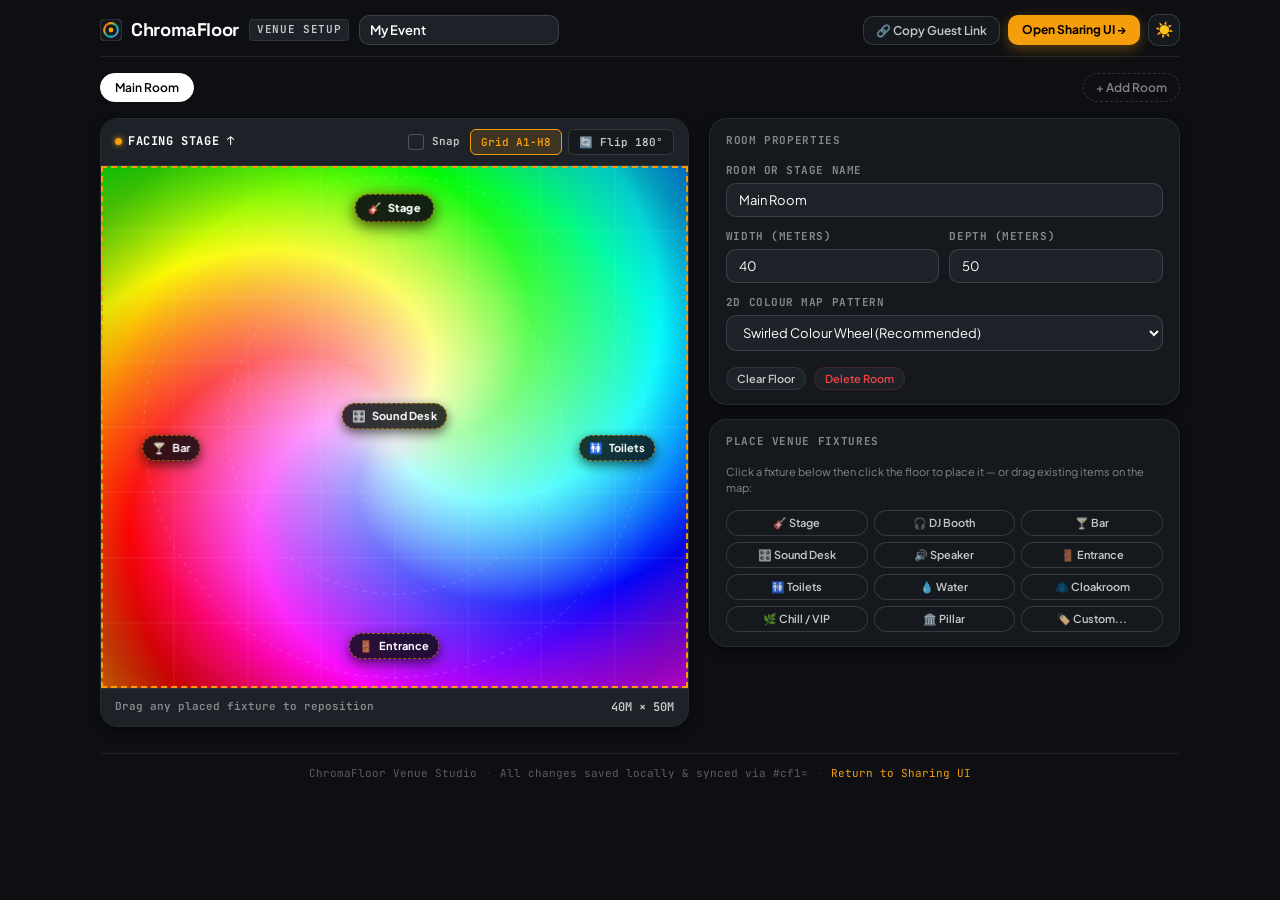
==== setup.html @ 80529576 "feat: 2D swirled colour wheel and split Setup & Sharing UIs" ====
<!DOCTYPE html>
<html lang="en" data-theme="dark">
<head>
  <meta charset="UTF-8" />
  <meta name="viewport" content="width=device-width, initial-scale=1.0, maximum-scale=1.0, user-scalable=no, viewport-fit=cover" />
  <title>ChromaFloor — Venue & Room Setup Studio</title>
  <meta name="description" content="Dedicated venue floorplan and room setup studio. Place Stage, DJ Booth, Bar, Sound Desk, Toilets and share with guests." />
  <meta name="theme-color" content="#0D0F12" />

  <!-- Favicon & PWA Manifest -->
  <link rel="icon" type="image/svg+xml" href="./favicon.svg" />
  <link rel="apple-touch-icon" href="./favicon.svg" />
  <link rel="manifest" href="./manifest.json" />

  <!-- Fonts & Stylesheet -->
  <link rel="preconnect" href="https://fonts.googleapis.com" />
  <link rel="preconnect" href="https://fonts.gstatic.com" crossorigin />
  <link href="https://fonts.googleapis.com/css2?family=JetBrains+Mono:wght@400;500;600;700&family=Plus+Jakarta+Sans:wght@400;500;600;700;800&family=Space+Grotesk:wght@500;600;700&display=swap" rel="stylesheet" />
  <link rel="stylesheet" href="./styles.css" />
</head>
<body>

  <!-- Venue & Room Setup Studio Container (max-width: 1120px) -->
  <div class="setup-shell">

    <!-- Header (.setup-header) -->
    <header class="setup-header">
      <div class="setup-header-left">
        <a href="./" class="brand-link" aria-label="ChromaFloor Home">
          <div class="brand-mark">
            <svg viewBox="0 0 32 32" width="22" height="22" fill="none" xmlns="http://www.w3.org/2000/svg" aria-hidden="true">
              <rect width="32" height="32" rx="8" fill="#15181D" stroke="rgba(255,255,255,0.18)" stroke-width="1.5" />
              <circle cx="16" cy="16" r="10" stroke="url(#setupBrandGrad)" stroke-width="3" />
              <circle cx="16" cy="16" r="3.5" fill="#F59E0B" />
              <defs>
                <linearGradient id="setupBrandGrad" x1="0%" y1="0%" x2="100%" y2="100%">
                  <stop offset="0%" stop-color="#EF4444" />
                  <stop offset="25%" stop-color="#F59E0B" />
                  <stop offset="50%" stop-color="#10B981" />
                  <stop offset="75%" stop-color="#06B6D4" />
                  <stop offset="100%" stop-color="#EC4899" />
                </linearGradient>
              </defs>
            </svg>
          </div>
          <span class="brand-title">ChromaFloor</span>
        </a>

        <span class="badge-tech">VENUE SETUP</span>

        <input id="setup-event-name" type="text" class="field-input setup-event-input" value="My Event" maxlength="36" placeholder="Venue or Event Name" aria-label="Venue or Event Name" />
      </div>

      <div class="setup-header-right">
        <button id="btn-copy-guest-link" type="button" class="btn-header-tool" title="Copy shareable link with your venue configuration">🔗 Copy Guest Link</button>
        <a id="link-open-sharing" href="./" class="btn-primary-amber btn-open-sharing" title="Open the simple crowd sharing UI">Open Sharing UI →</a>
        <button id="btn-theme-toggle" type="button" class="btn-theme-toggle" aria-label="Toggle theme">☀️</button>
      </div>
    </header>

    <!-- Room Selector & Add Bar -->
    <div class="setup-room-bar">
      <div id="setup-room-tabs" class="room-tabs" role="tablist" aria-label="Venue Rooms"></div>
      <button id="btn-add-room" type="button" class="btn-add-room" title="Add a new room or stage">+ Add Room</button>
    </div>

    <!-- 2-Column Main Studio (.setup-main) -->
    <main class="setup-main">

      <!-- LEFT COLUMN: Interactive Floorplan Placement Canvas -->
      <section class="setup-canvas-card" aria-label="Interactive Floorplan Placement">
        <!-- Top Control Bar -->
        <div class="setup-canvas-top-bar">
          <div class="orientation-box">
            <span class="stage-dir-dot"></span>
            <span id="setup-orientation-label">FACING STAGE ↑</span>
          </div>

          <div class="setup-canvas-controls">
            <label class="checkbox-row setup-snap-label">
              <input id="chk-setup-snap" type="checkbox" class="styled-checkbox" />
              <span>Snap</span>
            </label>
            <button id="btn-setup-grid" type="button" class="map-action-btn active" title="Toggle A1-H8 grid guides">Grid A1-H8</button>
            <button id="btn-setup-flip" type="button" class="map-action-btn" title="Flip view 180° perspective">🔄 Flip 180°</button>
          </div>
        </div>

        <!-- Square 1:1 Viewport -->
        <div id="setup-map-viewport" class="map-viewport layout-editing" tabindex="0" role="application" aria-label="Venue floorplan placement canvas">
          <canvas id="setup-floor-canvas" width="800" height="800"></canvas>
          <div id="setup-map-overlay" class="map-overlay"></div>
        </div>

        <!-- Bottom Status Bar -->
        <div class="setup-canvas-bottom-bar">
          <span class="setup-drag-hint">Drag any placed fixture to reposition</span>
          <span id="setup-dimensions-label" class="setup-dim-badge">40M × 50M</span>
        </div>
      </section>

      <!-- RIGHT COLUMN: Room Settings & Fixture Palette -->
      <aside class="setup-sidebar" aria-label="Room Settings and Fixture Palette">

        <!-- 1. Room Properties Card -->
        <div class="panel-card room-settings-card">
          <div class="card-section-title">ROOM PROPERTIES</div>

          <div class="form-group">
            <label for="editor-room-name" class="field-label">ROOM OR STAGE NAME</label>
            <input id="editor-room-name" type="text" class="field-input" maxlength="32" placeholder="e.g. Main Room, Warehouse B" />
          </div>

          <div class="form-row-2">
            <div class="form-group">
              <label for="editor-room-width" class="field-label">WIDTH (METERS)</label>
              <input id="editor-room-width" type="number" class="field-input" min="10" max="500" value="40" />
            </div>
            <div class="form-group">
              <label for="editor-room-depth" class="field-label">DEPTH (METERS)</label>
              <input id="editor-room-depth" type="number" class="field-input" min="10" max="500" value="50" />
            </div>
          </div>

          <div class="form-group">
            <label for="editor-room-palette" class="field-label">2D COLOUR MAP PATTERN</label>
            <select id="editor-room-palette" class="field-select">
              <option value="wheel">Swirled Colour Wheel (Recommended)</option>
              <option value="polar">Classic Radial Wheel</option>
              <option value="prism">2D Diagonal Prism Wave</option>
            </select>
          </div>

          <div class="room-action-row">
            <button id="btn-clear-landmarks" type="button" class="chip-btn" title="Remove all fixtures from this floor">Clear Floor</button>
            <button id="btn-delete-room" type="button" class="chip-btn chip-danger" title="Delete active room">Delete Room</button>
          </div>
        </div>

        <!-- 2. Place Venue Fixtures Card -->
        <div class="panel-card fixture-palette-card">
          <div class="card-section-title">PLACE VENUE FIXTURES</div>
          <div id="editor-mode-hint" class="editor-mode-hint">Click a fixture below then click the floor to place it — or drag existing items on the map:</div>

          <div id="fixture-palette" class="fixture-palette-grid">
            <button type="button" class="fixture-chip" data-fixture-type="stage">🎸 Stage</button>
            <button type="button" class="fixture-chip" data-fixture-type="dj">🎧 DJ Booth</button>
            <button type="button" class="fixture-chip" data-fixture-type="bar">🍸 Bar</button>
            <button type="button" class="fixture-chip" data-fixture-type="booth">🎛️ Sound Desk</button>
            <button type="button" class="fixture-chip" data-fixture-type="speaker">🔊 Speaker</button>
            <button type="button" class="fixture-chip" data-fixture-type="entrance">🚪 Entrance</button>
            <button type="button" class="fixture-chip" data-fixture-type="wc">🚻 Toilets</button>
            <button type="button" class="fixture-chip" data-fixture-type="water">💧 Water</button>
            <button type="button" class="fixture-chip" data-fixture-type="cloak">🧥 Cloakroom</button>
            <button type="button" class="fixture-chip" data-fixture-type="chill">🌿 Chill / VIP</button>
            <button type="button" class="fixture-chip" data-fixture-type="pillar">🏛️ Pillar</button>
            <button type="button" class="fixture-chip" data-fixture-type="custom">🏷️ Custom...</button>
          </div>

          <!-- Selected Fixture Inspector Bar -->
          <div id="selected-fixture-bar" class="selected-fixture-bar hidden">
            <span id="selected-fixture-icon" class="selected-fixture-icon">🎸</span>
            <input id="selected-fixture-name" type="text" class="field-input selected-fixture-name-input" maxlength="28" placeholder="Fixture label" aria-label="Fixture Label" />
            <select id="selected-fixture-type" class="field-select selected-fixture-type-select" aria-label="Fixture Type">
              <option value="stage">Stage</option>
              <option value="dj">DJ Booth</option>
              <option value="bar">Bar</option>
              <option value="booth">Sound Desk</option>
              <option value="speaker">Speaker</option>
              <option value="entrance">Entrance</option>
              <option value="wc">Toilets</option>
              <option value="water">Water</option>
              <option value="cloak">Cloakroom</option>
              <option value="chill">Chill / VIP</option>
              <option value="pillar">Pillar</option>
              <option value="custom">Custom...</option>
            </select>
            <span id="selected-fixture-pos" class="selected-fixture-pos">Zone D4</span>
            <button id="btn-delete-fixture" type="button" class="chip-btn chip-danger" title="Remove selected fixture">✕</button>
          </div>
        </div>

      </aside>

    </main>

    <!-- Footer -->
    <footer class="setup-footer">
      <span>ChromaFloor Venue Studio</span>
      <span class="footer-sep">·</span>
      <span>All changes saved locally &amp; synced via #cf1=</span>
      <span class="footer-sep">·</span>
      <a href="./" class="footer-link">Return to Sharing UI</a>
    </footer>

  </div>

  <!-- Add Custom Room Modal Dialog -->
  <div id="add-room-modal" class="modal-backdrop hidden" role="dialog" aria-modal="true" aria-label="Add Stage or Room">
    <div class="modal-card">
      <div class="modal-header">
        <h3 class="modal-title">Add Stage or Tent</h3>
      </div>
      <div class="modal-body">
        <div class="form-group">
          <label for="new-room-name" class="field-label">ROOM OR STAGE NAME</label>
          <input id="new-room-name" type="text" class="field-input" placeholder="e.g. Forest Clearing, Bass Dome" maxlength="32" />
        </div>

        <div class="modal-grid-2">
          <div class="form-group">
            <label for="new-room-width" class="field-label">WIDTH (METERS)</label>
            <input id="new-room-width" type="number" class="field-input" value="40" min="10" max="500" />
          </div>
          <div class="form-group">
            <label for="new-room-depth" class="field-label">DEPTH (METERS)</label>
            <input id="new-room-depth" type="number" class="field-input" value="50" min="10" max="500" />
          </div>
        </div>

        <div class="form-group">
          <label for="new-room-template" class="field-label">FIXTURE TEMPLATE</label>
          <select id="new-room-template" class="field-select">
            <option value="blank">Blank Floor (Place Stage, Bar &amp; Entrance yourself)</option>
            <option value="club">Club / Gig Venue (Stage, DJ, Bar, Toilets, Entrance)</option>
            <option value="festival">Festival Stage (Stage, L/R Stacks, Sound Desk, Bar, Water, Entrance)</option>
            <option value="boiler">360° Center Booth (Center DJ Booth, 2 Bars, Chill, Entrance)</option>
          </select>
        </div>

        <div class="form-group">
          <label for="new-room-palette" class="field-label">COLOUR MAP PATTERN</label>
          <select id="new-room-palette" class="field-select">
            <option value="wheel">Swirled Colour Wheel (Recommended)</option>
            <option value="polar">Classic Radial Wheel</option>
            <option value="prism">2D Diagonal Prism Wave</option>
          </select>
        </div>
      </div>
      <div class="modal-footer">
        <button id="btn-cancel-room" type="button" class="btn-modal-secondary">Cancel</button>
        <button id="btn-save-room" type="button" class="btn-modal-primary">Create Stage</button>
      </div>
    </div>
  </div>

  <!-- Toast Notification Container -->
  <div id="toast-container" class="toast-container" aria-live="polite"></div>

  <!-- Application Logic (Strict relative paths) -->
  <script src="./js/color-engine.js"></script>
  <script src="./js/url-state.js"></script>
  <script src="./js/setup-app.js"></script>

  <!-- PWA Service Worker Registration -->
  <script>
    if ('serviceWorker' in navigator) {
      window.addEventListener('load', () => {
        navigator.serviceWorker.register('./sw.js', { scope: './' })
          .then((reg) => console.log('[ChromaFloor] Service worker registered with scope:', reg.scope))
          .catch((err) => console.warn('[ChromaFloor] Service worker registration error:', err));
      });
    }
  </script>

</body>
</html>
---- styles.css ----
/* ==========================================================================
   CHROMAFLOOR — FESTIVAL 2D RAINBOW LOCATOR & FIELD INSTRUMENT STYLESHEET
   Aesthetic: Teenage Engineering / Pocket Operator meets Outdoor Wayfinding
   Default Theme: Matte Obsidian (Night Mode) + High-Contrast Daylight Mode
   Strict Token Rule: Only obsidian, amber, emerald, cyan, crimson chrome accents
   ========================================================================== */

/* --------------------------------------------------------------------------
   0. FONTS & RESETS
   -------------------------------------------------------------------------- */
@import url('https://fonts.googleapis.com/css2?family=JetBrains+Mono:wght@400;500;600;700&family=Plus+Jakarta+Sans:wght@400;500;600;700;800&family=Space+Grotesk:wght@500;600;700&display=swap');

*,
*::before,
*::after {
  box-sizing: border-box;
  margin: 0;
  padding: 0;
}

html {
  -webkit-text-size-adjust: 100%;
  -webkit-tap-highlight-color: transparent;
  scroll-behavior: smooth;
  font-size: 16px;
}

body {
  min-height: 100vh;
  background-color: var(--bg-canvas);
  color: var(--text-primary);
  font-family: var(--font-body);
  font-size: 0.8125rem; /* 13px base for compact instrument feel */
  line-height: 1.45;
  text-rendering: optimizeLegibility;
  -webkit-font-smoothing: antialiased;
  -moz-osx-font-smoothing: grayscale;
  overflow-x: hidden;
}

/* --------------------------------------------------------------------------
   1. DESIGN TOKENS & SYSTEM VARIABLES
   Default Theme: Matte Obsidian (Night / Stage Field Instrument)
   -------------------------------------------------------------------------- */
:root {
  /* Typography Stacks */
  --font-display: 'Space Grotesk', -apple-system, BlinkMacSystemFont, "Segoe UI", Roboto, sans-serif;
  --font-body: 'Plus Jakarta Sans', -apple-system, BlinkMacSystemFont, "Segoe UI", Roboto, sans-serif;
  --font-mono: 'JetBrains Mono', SFMono-Regular, Menlo, Monaco, Consolas, monospace;

  /* Surface System (Matte Obsidian) */
  --bg-canvas: #0D0F12;
  --bg-surface: #15181D;
  --bg-surface-elevated: #1D2128;
  --bg-surface-sunken: #090B0E;
  --bg-glass: rgba(21, 24, 29, 0.88);
  --bg-glass-heavy: rgba(13, 15, 18, 0.94);

  /* Hairlines & Structural Borders */
  --border-hairline: rgba(255, 255, 255, 0.08);
  --border-subtle: rgba(255, 255, 255, 0.14);
  --border-strong: rgba(255, 255, 255, 0.24);

  /* High-Contrast Foreground Text */
  --text-primary: #FFFFFF;
  --text-secondary: rgba(255, 255, 255, 0.76);
  --text-muted: rgba(255, 255, 255, 0.48);
  --text-dim: rgba(255, 255, 255, 0.32);

  /* Tactical Instrument Signal Accents */
  --accent-amber: #F59E0B;
  --accent-amber-glow: rgba(245, 158, 11, 0.35);
  --accent-amber-subtle: rgba(245, 158, 11, 0.15);
  --accent-amber-text: #000000;

  --accent-emerald: #10B981;
  --accent-emerald-subtle: rgba(16, 185, 129, 0.15);

  --accent-cyan: #06B6D4;
  --accent-cyan-subtle: rgba(6, 182, 212, 0.15);

  --accent-crimson: #EF4444;
  --accent-crimson-subtle: rgba(239, 68, 68, 0.15);

  /* Geometry & Radii (Pocket Operator / Teenage Engineering crisp edges) */
  --radius-xs: 4px;
  --radius-sm: 6px;
  --radius-md: 10px;
  --radius-lg: 14px;
  --radius-xl: 18px;
  --radius-full: 9999px;

  /* Shadows */
  --shadow-sm: 0 1px 2px rgba(0, 0, 0, 0.35);
  --shadow-md: 0 4px 12px rgba(0, 0, 0, 0.45);
  --shadow-lg: 0 10px 28px rgba(0, 0, 0, 0.55);
  --shadow-focus: 0 0 0 2px var(--bg-canvas), 0 0 0 4px var(--accent-amber);
}

/* --------------------------------------------------------------------------
   2. HIGH-CONTRAST DAYLIGHT THEME
   -------------------------------------------------------------------------- */
[data-theme="light"] {
  --bg-canvas: #ECEFF3;
  --bg-surface: #FFFFFF;
  --bg-surface-elevated: #F6F8FA;
  --bg-surface-sunken: #DEE3E9;
  --bg-glass: rgba(255, 255, 255, 0.92);
  --bg-glass-heavy: rgba(246, 248, 250, 0.96);

  --border-hairline: rgba(0, 0, 0, 0.09);
  --border-subtle: rgba(0, 0, 0, 0.16);
  --border-strong: rgba(0, 0, 0, 0.28);

  --text-primary: #0F1318;
  --text-secondary: rgba(15, 19, 24, 0.78);
  --text-muted: rgba(15, 19, 24, 0.55);
  --text-dim: rgba(15, 19, 24, 0.36);

  --accent-amber: #D97706;
  --accent-amber-glow: rgba(217, 119, 6, 0.3);
  --accent-amber-subtle: rgba(217, 119, 6, 0.12);
  --accent-amber-text: #FFFFFF;

  --accent-emerald: #059669;
  --accent-emerald-subtle: rgba(5, 150, 105, 0.12);

  --accent-cyan: #0891B2;
  --accent-cyan-subtle: rgba(8, 145, 178, 0.12);

  --accent-crimson: #DC2626;
  --accent-crimson-subtle: rgba(220, 38, 38, 0.12);

  --shadow-sm: 0 1px 3px rgba(0, 0, 0, 0.08);
  --shadow-md: 0 4px 14px rgba(0, 0, 0, 0.12);
  --shadow-lg: 0 12px 30px rgba(0, 0, 0, 0.16);
}

/* --------------------------------------------------------------------------
   3. APP SHELL & LAYOUT
   -------------------------------------------------------------------------- */
.app-shell {
  max-width: 1440px;
  margin: 0 auto;
  padding: 12px 16px 32px 16px;
  display: flex;
  flex-direction: column;
  gap: 12px;
}

@media (min-width: 640px) {
  .app-shell {
    padding: 16px 24px 40px 24px;
    gap: 16px;
  }
}

/* --------------------------------------------------------------------------
   4. HEADER BAR
   -------------------------------------------------------------------------- */
.app-header {
  display: flex;
  align-items: center;
  justify-content: space-between;
  gap: 12px;
  padding-bottom: 8px;
  border-bottom: 1px solid var(--border-hairline);
}

.header-left {
  display: flex;
  align-items: center;
  gap: 10px;
  flex-wrap: wrap;
}

.brand-link {
  display: flex;
  align-items: center;
  gap: 9px;
  text-decoration: none;
  color: var(--text-primary);
}

.brand-mark {
  display: flex;
  align-items: center;
  justify-content: center;
  line-height: 0;
}

.brand-title {
  font-family: var(--font-display);
  font-weight: 700;
  font-size: 1.15rem;
  letter-spacing: -0.02em;
  color: var(--text-primary);
}

.badge-tech {
  font-family: var(--font-mono);
  font-weight: 600;
  font-size: 0.6875rem; /* 11px */
  letter-spacing: 0.06em;
  padding: 2px 7px;
  border-radius: var(--radius-xs);
  background: var(--bg-surface-elevated);
  color: var(--text-secondary);
  border: 1px solid var(--border-hairline);
  text-transform: uppercase;
}

.event-badge-btn {
  display: inline-flex;
  align-items: center;
  gap: 6px;
  padding: 3px 9px;
  border-radius: var(--radius-full);
  background: var(--bg-surface-elevated);
  border: 1px solid var(--border-subtle);
  color: var(--text-secondary);
  font-family: var(--font-body);
  font-size: 0.75rem;
  font-weight: 600;
  cursor: pointer;
  transition: all 0.15s ease;
}

.event-badge-btn:hover {
  background: var(--bg-surface);
  border-color: var(--accent-amber);
  color: var(--text-primary);
}

.event-edit-icon {
  font-size: 0.6875rem;
  opacity: 0.6;
  margin-left: 2px;
}

.event-badge-btn:hover .event-edit-icon {
  opacity: 1;
  color: var(--accent-amber);
}

.status-dot-amber {
  width: 6px;
  height: 6px;
  border-radius: 50%;
  background-color: var(--accent-amber);
  box-shadow: 0 0 6px var(--accent-amber);
}

.header-right {
  display: flex;
  align-items: center;
  gap: 8px;
  shrink: 0;
}

.btn-header-tool {
  display: inline-flex;
  align-items: center;
  gap: 6px;
  padding: 6px 12px;
  border-radius: var(--radius-md);
  background: var(--bg-surface);
  border: 1px solid var(--border-subtle);
  color: var(--text-secondary);
  font-family: var(--font-body);
  font-size: 0.75rem;
  font-weight: 600;
  cursor: pointer;
  transition: all 0.15s ease;
}

.btn-header-tool:hover {
  background: var(--bg-surface-elevated);
  color: var(--text-primary);
  border-color: var(--border-strong);
}

.btn-header-tool.bg-amber-500\/20 {
  background: var(--accent-amber-subtle);
  border-color: var(--accent-amber);
  color: var(--text-primary);
}

.btn-theme-toggle {
  display: inline-flex;
  align-items: center;
  justify-content: center;
  width: 32px;
  height: 32px;
  border-radius: var(--radius-md);
  background: var(--bg-surface);
  border: 1px solid var(--border-subtle);
  color: var(--text-primary);
  font-size: 0.9375rem;
  cursor: pointer;
  transition: all 0.15s ease;
}

.btn-theme-toggle:hover {
  background: var(--bg-surface-elevated);
  border-color: var(--border-strong);
}

/* --------------------------------------------------------------------------
   5. ROOM SELECTOR STRIP
   -------------------------------------------------------------------------- */
.room-strip-container {
  display: flex;
  align-items: center;
  justify-content: space-between;
  gap: 8px;
  overflow: hidden;
}

.room-tabs {
  display: flex;
  align-items: center;
  gap: 6px;
  overflow-x: auto;
  padding: 2px 0;
  scrollbar-width: none;
}

.room-tabs::-webkit-scrollbar {
  display: none;
}

.room-tab {
  display: inline-flex;
  align-items: center;
  gap: 7px;
  padding: 6px 14px;
  border-radius: var(--radius-full);
  background: var(--bg-surface);
  border: 1px solid var(--border-hairline);
  color: var(--text-secondary);
  font-family: var(--font-body);
  font-size: 0.75rem;
  font-weight: 600;
  cursor: pointer;
  white-space: nowrap;
  transition: all 0.15s ease;
}

.room-tab:hover {
  background: var(--bg-surface-elevated);
  color: var(--text-primary);
  border-color: var(--border-subtle);
}

.room-tab.active {
  background: #FFFFFF;
  color: #000000;
  border-color: #FFFFFF;
  box-shadow: 0 2px 8px rgba(0, 0, 0, 0.25);
}

[data-theme="light"] .room-tab.active {
  background: #0F1318;
  color: #FFFFFF;
  border-color: #0F1318;
}

.room-tab-count {
  display: inline-flex;
  align-items: center;
  justify-content: center;
  min-width: 17px;
  height: 17px;
  padding: 0 4px;
  border-radius: var(--radius-full);
  background: rgba(0, 0, 0, 0.18);
  font-family: var(--font-mono);
  font-size: 0.6875rem;
  font-weight: 700;
}

.room-tab:not(.active) .room-tab-count {
  background: var(--bg-surface-elevated);
  color: var(--text-muted);
}

.room-strip-actions {
  display: flex;
  align-items: center;
  gap: 6px;
  shrink: 0;
}

.btn-room-settings {
  display: inline-flex;
  align-items: center;
  gap: 5px;
  padding: 6px 12px;
  border-radius: var(--radius-full);
  background: var(--bg-surface-elevated);
  border: 1px solid var(--border-subtle);
  color: var(--text-secondary);
  font-family: var(--font-body);
  font-size: 0.75rem;
  font-weight: 600;
  cursor: pointer;
  white-space: nowrap;
  transition: all 0.15s ease;
}

.btn-room-settings:hover {
  background: var(--bg-surface);
  color: var(--text-primary);
  border-color: var(--accent-amber);
}

.btn-room-settings.active {
  background: var(--accent-amber-subtle);
  border-color: var(--accent-amber);
  color: var(--accent-amber);
}

.btn-add-room {
  display: inline-flex;
  align-items: center;
  gap: 4px;
  padding: 6px 12px;
  border-radius: var(--radius-full);
  background: transparent;
  border: 1px dashed var(--border-subtle);
  color: var(--text-muted);
  font-family: var(--font-body);
  font-size: 0.75rem;
  font-weight: 600;
  cursor: pointer;
  white-space: nowrap;
  transition: all 0.15s ease;
}

.btn-add-room:hover {
  color: var(--text-primary);
  border-color: var(--accent-amber);
  background: var(--bg-surface);
}

/* --------------------------------------------------------------------------
   6. MAIN 2-COLUMN GRID LAYOUT
   -------------------------------------------------------------------------- */
.app-main {
  display: grid;
  grid-template-columns: 1fr;
  gap: 16px;
  align-items: start;
}

@media (min-width: 960px) {
  .app-main {
    grid-template-columns: minmax(480px, 1.45fr) minmax(360px, 1fr);
    gap: 20px;
  }
}

@media (min-width: 1200px) {
  .app-main {
    grid-template-columns: minmax(540px, 1.55fr) minmax(400px, 1fr);
    gap: 24px;
  }
}

/* --------------------------------------------------------------------------
   7. STAGE RADAR CARD (LEFT COLUMN)
   -------------------------------------------------------------------------- */
.stage-map-card {
  display: flex;
  flex-direction: column;
  background: var(--bg-surface);
  border: 1px solid var(--border-hairline);
  border-radius: var(--radius-xl);
  overflow: hidden;
  box-shadow: var(--shadow-md);
}

.map-top-bar {
  display: flex;
  align-items: center;
  justify-content: space-between;
  gap: 8px;
  padding: 10px 14px;
  background: var(--bg-surface-elevated);
  border-bottom: 1px solid var(--border-hairline);
}

.orientation-box {
  display: flex;
  align-items: center;
  gap: 6px;
  font-family: var(--font-mono);
  font-size: 0.75rem;
  font-weight: 700;
  letter-spacing: 0.05em;
  color: var(--text-primary);
  text-transform: uppercase;
}

.stage-dir-dot {
  width: 7px;
  height: 7px;
  border-radius: 50%;
  background: var(--accent-amber);
  box-shadow: 0 0 6px var(--accent-amber);
}

.map-actions-group {
  display: flex;
  align-items: center;
  gap: 6px;
}

.map-action-btn {
  display: inline-flex;
  align-items: center;
  gap: 5px;
  padding: 5px 10px;
  border-radius: var(--radius-sm);
  background: var(--bg-surface);
  border: 1px solid var(--border-subtle);
  color: var(--text-secondary);
  font-family: var(--font-mono);
  font-size: 0.6875rem; /* 11px */
  font-weight: 600;
  cursor: pointer;
  transition: all 0.15s ease;
  white-space: nowrap;
}

.map-action-btn:hover {
  background: var(--bg-surface-sunken);
  color: var(--text-primary);
  border-color: var(--border-strong);
}

.map-action-btn.active,
.map-action-btn.bg-amber-500\/20 {
  background: var(--accent-amber-subtle);
  border-color: var(--accent-amber);
  color: var(--accent-amber);
}

/* --------------------------------------------------------------------------
   7b. INLINE VENUE & ROOM LAYOUT EDITOR PANEL
   -------------------------------------------------------------------------- */
.layout-editor-panel {
  display: flex;
  flex-direction: column;
  gap: 10px;
  padding: 12px 14px;
  background: var(--bg-surface-elevated);
  border-bottom: 1px solid var(--border-hairline);
  animation: slide-down 0.18s ease;
}

@keyframes slide-down {
  from { opacity: 0; transform: translateY(-6px); }
  to { opacity: 1; transform: translateY(0); }
}

.editor-room-row {
  display: flex;
  align-items: center;
  gap: 8px;
  flex-wrap: wrap;
}

.editor-inline-input {
  flex: 1 1 140px;
  min-width: 120px;
  padding: 6px 10px;
  font-size: 0.75rem;
  background: var(--bg-surface);
}

.editor-dim-group {
  display: inline-flex;
  align-items: center;
  gap: 4px;
}

.editor-dim-input {
  width: 58px;
  padding: 6px 6px;
  text-align: center;
  font-family: var(--font-mono);
  font-size: 0.75rem;
  background: var(--bg-surface);
}

.editor-dim-sep {
  font-family: var(--font-mono);
  font-size: 0.6875rem;
  color: var(--text-muted);
}

.editor-snap-toggle {
  font-family: var(--font-mono);
  font-size: 0.6875rem;
  font-weight: 600;
  color: var(--text-secondary);
  margin-left: 2px;
}

.btn-editor-done {
  display: inline-flex;
  align-items: center;
  justify-content: center;
  gap: 4px;
  padding: 6px 14px;
  border-radius: var(--radius-sm);
  background: var(--accent-amber);
  color: #000000;
  font-family: var(--font-body);
  font-size: 0.75rem;
  font-weight: 700;
  border: none;
  cursor: pointer;
  margin-left: auto;
  box-shadow: 0 2px 8px var(--accent-amber-glow);
  transition: opacity 0.12s ease, transform 0.12s ease;
}

.btn-editor-done:hover {
  opacity: 0.92;
  transform: translateY(-1px);
}

/* Fixture Palette */
.editor-palette-section {
  display: flex;
  flex-direction: column;
  gap: 6px;
}

.editor-mode-hint {
  font-family: var(--font-body);
  font-size: 0.6875rem;
  color: var(--text-muted);
}

.fixture-palette {
  display: flex;
  align-items: center;
  gap: 6px;
  overflow-x: auto;
  scrollbar-width: none;
  padding: 2px 0 4px 0;
}

.fixture-palette::-webkit-scrollbar {
  display: none;
}

.fixture-chip {
  display: inline-flex;
  align-items: center;
  gap: 4px;
  padding: 5px 10px;
  border-radius: var(--radius-full);
  background: var(--bg-surface);
  border: 1px solid var(--border-subtle);
  color: var(--text-secondary);
  font-family: var(--font-body);
  font-size: 0.6875rem;
  font-weight: 600;
  white-space: nowrap;
  cursor: pointer;
  transition: all 0.15s ease;
}

.fixture-chip:hover {
  background: var(--bg-surface-sunken);
  color: var(--text-primary);
  border-color: var(--accent-amber);
}

.fixture-chip.armed {
  background: var(--accent-amber-subtle);
  border-color: var(--accent-amber);
  color: var(--accent-amber);
  box-shadow: 0 0 10px var(--accent-amber-glow);
}

/* Selected Fixture Inspector */
.selected-fixture-bar {
  display: flex;
  align-items: center;
  gap: 8px;
  padding: 8px 12px;
  border-radius: var(--radius-md);
  background: var(--bg-surface-sunken);
  border: 1px solid var(--accent-amber-glow);
  flex-wrap: wrap;
}

.selected-fixture-icon {
  font-size: 1.125rem;
  line-height: 1;
}

.editor-type-select {
  flex: 0 1 120px;
  min-width: 100px;
  padding: 6px 8px;
  font-size: 0.75rem;
  background: var(--bg-surface);
}

.selected-fixture-pos {
  font-family: var(--font-mono);
  font-size: 0.75rem;
  font-weight: 700;
  color: var(--accent-amber);
  padding: 2px 6px;
  border-radius: var(--radius-xs);
  background: var(--bg-surface-elevated);
}

.map-viewport {
  position: relative;
  width: 100%;
  aspect-ratio: 9 / 8;
  max-height: 640px;
  background: #000000;
  overflow: hidden;
  touch-action: none;
  cursor: crosshair;
  user-select: none;
  transition: border-color 0.2s ease, box-shadow 0.2s ease;
}

.map-viewport.layout-editing {
  outline: 2px dashed var(--accent-amber);
  outline-offset: -2px;
}

.map-viewport.placing-fixture {
  cursor: copy !important;
}

.map-viewport canvas {
  width: 100%;
  height: 100%;
  display: block;
}

.map-overlay {
  position: absolute;
  inset: 0;
  pointer-events: auto;
}

/* Bottom Map Bar */
.map-bottom-bar {
  display: flex;
  align-items: center;
  justify-content: space-between;
  gap: 8px;
  padding: 10px 14px;
  background: var(--bg-surface-elevated);
  border-top: 1px solid var(--border-hairline);
  font-family: var(--font-mono);
  font-size: 0.75rem;
  font-weight: 600;
  color: var(--text-secondary);
}

.bottom-left-info {
  display: flex;
  align-items: center;
  gap: 6px;
  letter-spacing: 0.04em;
  text-transform: uppercase;
}

.bottom-right-info {
  font-family: var(--font-mono);
  color: var(--text-muted);
  font-weight: 500;
  letter-spacing: 0.05em;
}

/* Quick Snap Row Below Map Card */
.quick-snap-container {
  display: flex;
  align-items: center;
  gap: 8px;
  padding: 10px 14px;
  background: var(--bg-surface);
  border-top: 1px solid var(--border-hairline);
  overflow: hidden;
}

.quick-snap-title {
  font-family: var(--font-mono);
  font-size: 0.6875rem;
  font-weight: 700;
  color: var(--text-muted);
  letter-spacing: 0.06em;
  shrink: 0;
}

.quick-snap-list {
  display: flex;
  align-items: center;
  gap: 6px;
  overflow-x: auto;
  scrollbar-width: none;
  padding: 2px 0;
}

.quick-snap-list::-webkit-scrollbar {
  display: none;
}

.snap-btn {
  display: inline-flex;
  align-items: center;
  padding: 4px 10px;
  border-radius: var(--radius-sm);
  background: var(--bg-surface-elevated);
  border: 1px solid var(--border-subtle);
  color: var(--text-secondary);
  font-family: var(--font-body);
  font-size: 0.6875rem;
  font-weight: 600;
  white-space: nowrap;
  cursor: pointer;
  transition: all 0.15s ease;
}

.snap-btn:hover {
  background: var(--bg-surface-sunken);
  color: var(--text-primary);
  border-color: var(--accent-amber);
}

/* --------------------------------------------------------------------------
   8. INTERACTIVE MAP OVERLAY PILLS & RETICLE (Strict Contract with app.js)
   -------------------------------------------------------------------------- */
.landmark-pill {
  position: absolute;
  transform: translate(-50%, -50%);
  padding: 4px 9px;
  border-radius: var(--radius-full);
  background: rgba(9, 11, 14, 0.82);
  backdrop-filter: blur(6px);
  -webkit-backdrop-filter: blur(6px);
  border: 1px solid rgba(255, 255, 255, 0.22);
  color: #FFFFFF;
  font-family: var(--font-body);
  font-size: 0.6875rem; /* 11px */
  font-weight: 700;
  letter-spacing: 0.01em;
  display: flex;
  align-items: center;
  gap: 5px;
  box-shadow: 0 4px 12px rgba(0, 0, 0, 0.6);
  cursor: pointer;
  z-index: 10;
  transition: transform 0.12s ease, background 0.12s ease, border-color 0.12s ease;
}

.landmark-pill:hover {
  background: rgba(9, 11, 14, 0.95);
  border-color: #FFFFFF;
  transform: translate(-50%, -50%) scale(1.05);
}

.landmark-pill:active {
  transform: translate(-50%, -50%) scale(0.96);
}

/* Prominent Stage / Booth Architectural Anchors */
.landmark-pill[data-type="stage"],
.landmark-pill[data-type="dj"] {
  padding: 5px 12px;
  background: rgba(13, 15, 18, 0.92);
  border: 1.5px solid var(--accent-amber);
  color: #FFFFFF;
  font-weight: 800;
  letter-spacing: 0.02em;
  box-shadow: 0 4px 16px rgba(0, 0, 0, 0.7), 0 0 10px var(--accent-amber-glow);
  z-index: 15;
}

/* Editable Draggable Fixture States */
.landmark-pill.editable {
  cursor: grab;
  border-style: dashed;
  border-color: rgba(245, 158, 11, 0.6);
}

.landmark-pill.editable:hover {
  border-color: var(--accent-amber);
  background: rgba(21, 24, 29, 0.96);
}

.landmark-pill.dragging {
  cursor: grabbing !important;
  transform: translate(-50%, -50%) scale(1.06) !important;
  z-index: 40 !important;
  box-shadow: 0 8px 24px rgba(0, 0, 0, 0.8), 0 0 14px var(--accent-amber-glow);
  border-color: var(--accent-amber) !important;
  border-style: solid !important;
}

/* Selected Fixture State (Halo Glow) */
.landmark-pill.selected-fixture {
  border-color: var(--accent-amber) !important;
  border-style: solid !important;
  box-shadow: 0 0 0 3px var(--bg-canvas), 0 0 0 5px var(--accent-amber), 0 4px 16px rgba(0, 0, 0, 0.8) !important;
  z-index: 35 !important;
}

/* Crew Pins */
.crew-pin {
  position: absolute;
  transform: translate(-50%, -50%);
  display: flex;
  flex-direction: column;
  align-items: center;
  cursor: pointer;
  z-index: 20;
  transition: transform 0.15s cubic-bezier(0.34, 1.56, 0.64, 1);
}

.crew-pin:hover {
  transform: translate(-50%, -50%) scale(1.08);
  z-index: 30;
}

.crew-pin.selected {
  transform: translate(-50%, -50%) scale(1.15);
  z-index: 35;
}

.crew-pin.selected::before {
  content: "";
  position: absolute;
  top: 0;
  width: 32px;
  height: 32px;
  border-radius: 50%;
  border: 2px solid var(--accent-amber);
  animation: pulse-halo 1.8s infinite;
  pointer-events: none;
}

@keyframes pulse-halo {
  0% { transform: scale(1); opacity: 0.9; }
  100% { transform: scale(1.8); opacity: 0; }
}

.crew-pin-tag {
  margin-top: 4px;
  padding: 2px 7px;
  border-radius: var(--radius-sm);
  background: rgba(9, 11, 14, 0.88);
  backdrop-filter: blur(6px);
  -webkit-backdrop-filter: blur(6px);
  border: 1px solid rgba(255, 255, 255, 0.2);
  color: #FFFFFF;
  font-family: var(--font-body);
  font-size: 0.625rem; /* 10px */
  font-weight: 600;
  white-space: nowrap;
  box-shadow: 0 2px 8px rgba(0, 0, 0, 0.5);
  display: flex;
  align-items: center;
  gap: 4px;
}

/* Sightline Midpoint Distance Badge */
.sightline-badge {
  position: absolute;
  transform: translate(-50%, -50%);
  padding: 4px 10px;
  border-radius: var(--radius-full);
  background: var(--accent-amber);
  color: #000000;
  font-family: var(--font-mono);
  font-size: 0.6875rem;
  font-weight: 800;
  letter-spacing: 0.02em;
  box-shadow: 0 4px 14px rgba(0, 0, 0, 0.7);
  border: 1px solid rgba(255, 255, 255, 0.4);
  z-index: 25;
  pointer-events: none;
  white-space: nowrap;
}

/* Active Reticle Marker */
.reticle-marker {
  position: absolute;
  transform: translate(-50%, -50%);
  pointer-events: none;
  z-index: 40;
  display: flex;
  flex-direction: column;
  align-items: center;
}

.reticle-label {
  padding: 4px 10px;
  border-radius: var(--radius-md);
  background: rgba(9, 11, 14, 0.92);
  backdrop-filter: blur(8px);
  -webkit-backdrop-filter: blur(8px);
  border: 1px solid rgba(255, 255, 255, 0.28);
  color: #FFFFFF;
  font-family: var(--font-mono);
  font-size: 0.6875rem;
  font-weight: 700;
  white-space: nowrap;
  box-shadow: 0 6px 18px rgba(0, 0, 0, 0.65);
  display: flex;
  align-items: center;
  gap: 6px;
}

/* --------------------------------------------------------------------------
   9. INSTRUMENT & CONTROL STACK (RIGHT COLUMN)
   -------------------------------------------------------------------------- */
.control-stack {
  display: flex;
  flex-direction: column;
  gap: 12px;
}

.panel-card {
  background: var(--bg-surface);
  border: 1px solid var(--border-hairline);
  border-radius: var(--radius-xl);
  padding: 14px 16px;
  box-shadow: var(--shadow-md);
  display: flex;
  flex-direction: column;
  gap: 12px;
}

/* Spot Swatch Card */
.swatch-card {
  border-radius: var(--radius-xl);
  padding: 16px;
  box-shadow: var(--shadow-md);
  display: flex;
  flex-direction: column;
  gap: 8px;
  transition: background-color 0.25s ease, color 0.25s ease;
  background-color: #08CBCF; /* Default Cyan */
  color: #000000;
}

.swatch-top-row {
  display: flex;
  align-items: center;
  justify-content: space-between;
}

.swatch-zone-badge {
  font-family: var(--font-mono);
  font-size: 1.125rem;
  font-weight: 900;
  letter-spacing: 0.05em;
  padding: 2px 8px;
  border-radius: var(--radius-sm);
  background: rgba(0, 0, 0, 0.22);
}

.btn-flash-beacon {
  display: inline-flex;
  align-items: center;
  gap: 5px;
  padding: 6px 12px;
  border-radius: var(--radius-full);
  background: #000000;
  color: #FFFFFF;
  font-family: var(--font-body);
  font-size: 0.75rem;
  font-weight: 700;
  border: none;
  cursor: pointer;
  box-shadow: 0 2px 8px rgba(0, 0, 0, 0.3);
  transition: transform 0.12s ease, opacity 0.12s ease;
}

.btn-flash-beacon:hover {
  opacity: 0.9;
  transform: scale(1.02);
}

.btn-flash-beacon:active {
  transform: scale(0.97);
}

.swatch-color-name {
  font-family: var(--font-display);
  font-size: 1.625rem;
  font-weight: 800;
  letter-spacing: -0.02em;
  line-height: 1.15;
}

.swatch-meta-row {
  display: flex;
  align-items: center;
  gap: 8px;
  font-family: var(--font-mono);
  font-size: 0.6875rem;
  opacity: 0.88;
  flex-wrap: wrap;
}

.swatch-hex {
  font-weight: 700;
  padding: 1px 5px;
  border-radius: var(--radius-xs);
  background: rgba(0, 0, 0, 0.15);
}

.swatch-position-meta {
  font-family: var(--font-body);
  font-weight: 500;
}

/* --------------------------------------------------------------------------
   10. FORM INPUTS & CHIPS
   -------------------------------------------------------------------------- */
.form-card {
  gap: 10px;
}

.form-group {
  display: flex;
  flex-direction: column;
  gap: 4px;
}

.field-label {
  font-family: var(--font-mono);
  font-size: 0.6875rem; /* 11px */
  font-weight: 700;
  color: var(--text-muted);
  letter-spacing: 0.05em;
  text-transform: uppercase;
}

.field-input,
.field-select {
  width: 100%;
  padding: 8px 12px;
  border-radius: var(--radius-md);
  background: var(--bg-surface-elevated);
  border: 1px solid var(--border-subtle);
  color: var(--text-primary);
  font-family: var(--font-body);
  font-size: 0.8125rem;
  transition: border-color 0.15s ease, box-shadow 0.15s ease;
}

.field-input:focus,
.field-select:focus {
  outline: none;
  border-color: var(--accent-amber);
  box-shadow: 0 0 0 2px var(--accent-amber-subtle);
}

.field-input::placeholder {
  color: var(--text-dim);
}

/* Preset Chips */
.note-preset-chips {
  display: flex;
  align-items: center;
  gap: 6px;
  flex-wrap: wrap;
  padding-top: 2px;
}

.chip-btn {
  display: inline-flex;
  align-items: center;
  padding: 4px 10px;
  border-radius: var(--radius-full);
  background: var(--bg-surface-elevated);
  border: 1px solid var(--border-hairline);
  color: var(--text-secondary);
  font-family: var(--font-body);
  font-size: 0.6875rem;
  font-weight: 600;
  cursor: pointer;
  transition: all 0.12s ease;
}

.chip-btn:hover {
  background: var(--bg-surface-sunken);
  color: var(--text-primary);
  border-color: var(--border-strong);
}

.chip-btn:active {
  transform: scale(0.96);
}

.chip-danger {
  color: var(--accent-crimson) !important;
  border-color: var(--accent-crimson-subtle) !important;
}

.chip-danger:hover {
  background: var(--accent-crimson-subtle) !important;
  border-color: var(--accent-crimson) !important;
  color: #FFFFFF !important;
}

/* Checkbox Row */
.gps-control-row,
.share-option-row {
  padding-top: 2px;
}

.checkbox-row {
  display: inline-flex;
  align-items: center;
  gap: 8px;
  cursor: pointer;
  font-family: var(--font-body);
  font-size: 0.75rem;
  color: var(--text-secondary);
  user-select: none;
}

.styled-checkbox {
  appearance: none;
  -webkit-appearance: none;
  width: 16px;
  height: 16px;
  border-radius: var(--radius-xs);
  background: var(--bg-surface-elevated);
  border: 1px solid var(--border-strong);
  cursor: pointer;
  display: grid;
  place-content: center;
  transition: all 0.12s ease;
}

.styled-checkbox:checked {
  background: var(--accent-amber);
  border-color: var(--accent-amber);
}

.styled-checkbox:checked::before {
  content: "";
  width: 8px;
  height: 8px;
  clip-path: polygon(14% 44%, 0 65%, 50% 100%, 100% 16%, 80% 0%, 43% 62%);
  background-color: #000000;
}

.gps-status-text {
  font-family: var(--font-mono);
  font-size: 0.6875rem;
  color: var(--accent-emerald);
}

/* CTAs */
.cta-actions-group {
  display: grid;
  grid-template-columns: 1fr;
  gap: 8px;
  padding-top: 4px;
}

@media (min-width: 480px) {
  .cta-actions-group {
    grid-template-columns: 1.5fr 1fr;
  }
}

.btn-primary-amber {
  display: inline-flex;
  align-items: center;
  justify-content: center;
  gap: 6px;
  padding: 10px 16px;
  border-radius: var(--radius-md);
  background: var(--accent-amber);
  color: #000000;
  font-family: var(--font-body);
  font-size: 0.8125rem;
  font-weight: 700;
  border: none;
  cursor: pointer;
  box-shadow: 0 4px 14px var(--accent-amber-glow);
  transition: transform 0.12s ease, opacity 0.12s ease;
}

.btn-primary-amber:hover {
  opacity: 0.94;
  transform: translateY(-1px);
}

.btn-primary-amber:active {
  transform: translateY(0);
}

.btn-secondary-dark {
  display: inline-flex;
  align-items: center;
  justify-content: center;
  padding: 10px 14px;
  border-radius: var(--radius-md);
  background: var(--bg-surface-elevated);
  border: 1px solid var(--border-subtle);
  color: var(--text-primary);
  font-family: var(--font-body);
  font-size: 0.8125rem;
  font-weight: 600;
  cursor: pointer;
  transition: all 0.12s ease;
}

.btn-secondary-dark:hover {
  background: var(--bg-surface-sunken);
  border-color: var(--border-strong);
}

/* --------------------------------------------------------------------------
   11. DIRECT GROUP CHAT SHARE SECTION
   -------------------------------------------------------------------------- */
.share-card {
  gap: 10px;
}

.section-title-row {
  display: flex;
  align-items: center;
  justify-content: space-between;
}

.section-heading {
  font-family: var(--font-mono);
  font-size: 0.6875rem;
  font-weight: 700;
  color: var(--text-muted);
  letter-spacing: 0.06em;
  text-transform: uppercase;
}

.share-grid-5 {
  display: grid;
  grid-template-columns: repeat(5, 1fr);
  gap: 6px;
}

.share-btn {
  display: flex;
  flex-direction: column;
  align-items: center;
  justify-content: center;
  gap: 4px;
  padding: 8px 4px;
  border-radius: var(--radius-md);
  background: var(--bg-surface-elevated);
  border: 1px solid var(--border-hairline);
  color: var(--text-primary);
  cursor: pointer;
  transition: all 0.12s ease;
}

.share-btn:hover {
  background: var(--bg-surface-sunken);
  border-color: var(--accent-amber);
}

.share-btn:active {
  transform: scale(0.96);
}

.share-icon {
  font-size: 1rem;
  line-height: 1;
}

.share-name {
  font-family: var(--font-body);
  font-size: 0.625rem; /* 10px */
  font-weight: 600;
  color: var(--text-secondary);
}

.chat-preview-box {
  border-radius: var(--radius-md);
  background: var(--bg-surface-sunken);
  border: 1px solid var(--border-hairline);
  padding: 10px 12px;
  display: flex;
  flex-direction: column;
  gap: 6px;
}

.chat-preview-header {
  display: flex;
  align-items: center;
  justify-content: space-between;
}

.preview-tag {
  font-family: var(--font-mono);
  font-size: 0.625rem;
  font-weight: 700;
  color: var(--text-muted);
  letter-spacing: 0.05em;
}

.preview-crew-count {
  font-family: var(--font-mono);
  font-size: 0.625rem;
  font-weight: 700;
  color: var(--accent-amber);
}

.chat-message-preview {
  font-family: var(--font-mono);
  font-size: 0.6875rem;
  line-height: 1.4;
  color: var(--text-secondary);
  word-break: break-all;
  max-height: 80px;
  overflow-y: auto;
}

/* --------------------------------------------------------------------------
   12. CREW RADAR & WALKING WAYFINDER CARD
   -------------------------------------------------------------------------- */
.crew-wayfinder-card {
  background: var(--bg-surface);
  border: 1px solid var(--border-hairline);
  border-radius: var(--radius-xl);
  padding: 14px 16px;
  box-shadow: var(--shadow-md);
  display: flex;
  flex-direction: column;
  gap: 12px;
}

.crew-card-header {
  display: flex;
  align-items: center;
  justify-content: space-between;
}

.crew-header-left {
  display: flex;
  align-items: center;
  gap: 8px;
}

.crew-header-title {
  font-family: var(--font-mono);
  font-size: 0.6875rem;
  font-weight: 700;
  color: var(--text-muted);
  letter-spacing: 0.05em;
  text-transform: uppercase;
}

.crew-count-pill {
  font-family: var(--font-mono);
  font-size: 0.625rem;
  font-weight: 700;
  padding: 1px 6px;
  border-radius: var(--radius-full);
  background: var(--bg-surface-elevated);
  color: var(--text-secondary);
}

.walk-sim-btn {
  color: var(--accent-cyan);
  border-color: var(--accent-cyan-subtle);
}

.walk-sim-btn:hover {
  border-color: var(--accent-cyan);
}

/* Crew Members List */
.crew-list {
  display: flex;
  flex-direction: column;
  gap: 6px;
  max-height: 180px;
  overflow-y: auto;
}

.crew-card {
  width: 100%;
  padding: 8px 10px;
  border-radius: var(--radius-md);
  background: var(--bg-surface-elevated);
  border: 1px solid var(--border-hairline);
  color: var(--text-primary);
  display: flex;
  align-items: center;
  justify-content: space-between;
  cursor: pointer;
  transition: all 0.12s ease;
}

.crew-card:hover {
  background: var(--bg-surface-sunken);
  border-color: var(--border-strong);
}

.crew-empty-state {
  padding: 14px 10px;
  text-align: center;
  font-family: var(--font-body);
  font-size: 0.75rem;
  line-height: 1.45;
  color: var(--text-muted);
  border: 1px dashed var(--border-subtle);
  border-radius: var(--radius-md);
  background: var(--bg-surface-sunken);
}

.crew-card-remove {
  display: inline-flex;
  align-items: center;
  justify-content: center;
  width: 20px;
  height: 20px;
  border-radius: var(--radius-xs);
  background: transparent;
  border: none;
  color: var(--text-dim);
  font-size: 0.75rem;
  font-weight: 700;
  cursor: pointer;
  transition: all 0.12s ease;
  margin-left: 6px;
}

.crew-card-remove:hover {
  background: var(--accent-crimson-subtle);
  color: var(--accent-crimson);
}

/* Wayfinder Banner */
.wayfinder-banner {
  border-radius: var(--radius-lg);
  background: var(--bg-surface-sunken);
  border: 1px solid var(--border-subtle);
  padding: 12px 14px;
  display: flex;
  flex-direction: column;
  gap: 8px;
}

.wayfinder-top-line {
  display: flex;
  align-items: center;
  justify-content: space-between;
  gap: 8px;
}

.wayfinder-headline {
  font-family: var(--font-body);
  font-size: 0.8125rem;
  font-weight: 700;
  color: var(--text-primary);
  white-space: nowrap;
  overflow: hidden;
  text-overflow: ellipsis;
}

.wayfinder-target {
  font-family: var(--font-mono);
  font-size: 0.75rem;
  font-weight: 700;
  padding: 2px 7px;
  border-radius: var(--radius-sm);
  background: var(--bg-surface-elevated);
  color: var(--accent-amber);
  white-space: nowrap;
}

.wayfinder-bar-track {
  width: 100%;
  height: 8px;
  border-radius: var(--radius-full);
  background: rgba(255, 255, 255, 0.08);
  overflow: hidden;
  box-shadow: inset 0 1px 3px rgba(0, 0, 0, 0.6);
}

.wayfinder-gradient-bar {
  width: 100%;
  height: 100%;
  border-radius: var(--radius-full);
  transition: background 0.3s ease;
}

.wayfinder-bottom-line {
  display: flex;
  align-items: center;
  justify-content: space-between;
  gap: 8px;
  font-size: 0.6875rem;
  color: var(--text-muted);
}

.wayfinder-shift-text {
  font-weight: 600;
  color: var(--text-secondary);
  white-space: nowrap;
  overflow: hidden;
  text-overflow: ellipsis;
}

.wayfinder-landmark-text {
  white-space: nowrap;
  overflow: hidden;
  text-overflow: ellipsis;
}

/* --------------------------------------------------------------------------
   13. FOOTER
   -------------------------------------------------------------------------- */
.app-footer {
  padding-top: 12px;
  border-top: 1px solid var(--border-hairline);
  color: var(--text-dim);
  font-family: var(--font-mono);
  font-size: 0.6875rem;
  text-align: center;
}

.footer-inner {
  display: flex;
  align-items: center;
  justify-content: center;
  gap: 8px;
  flex-wrap: wrap;
}

.footer-sep {
  opacity: 0.4;
}

.offline-badge {
  color: var(--accent-emerald);
  font-weight: 600;
}

/* --------------------------------------------------------------------------
   14. FULL-SCREEN CROWD COLOR BEACON MODAL
   -------------------------------------------------------------------------- */
.beacon-modal {
  position: fixed;
  inset: 0;
  z-index: 1000;
  display: flex;
  flex-direction: column;
  justify-content: space-between;
  padding: 24px;
  transition: opacity 0.25s ease, transform 0.25s ease;
  user-select: none;
}

.beacon-modal.hidden {
  display: none !important;
}

.beacon-controls-top {
  display: flex;
  align-items: center;
  justify-content: space-between;
  width: 100%;
  z-index: 10;
}

.beacon-title-badge {
  font-family: var(--font-mono);
  font-size: 0.75rem;
  font-weight: 800;
  letter-spacing: 0.08em;
  padding: 6px 12px;
  border-radius: var(--radius-full);
  background: rgba(0, 0, 0, 0.35);
  color: #FFFFFF;
}

.beacon-top-btn {
  font-family: var(--font-mono);
  font-size: 0.75rem;
  font-weight: 700;
  padding: 6px 14px;
  border-radius: var(--radius-full);
  background: rgba(0, 0, 0, 0.35);
  color: #FFFFFF;
  border: none;
  cursor: pointer;
  transition: background 0.15s ease;
}

.beacon-top-btn:hover {
  background: rgba(0, 0, 0, 0.5);
}

.beacon-close-icon-btn {
  width: 34px;
  height: 34px;
  border-radius: 50%;
  background: rgba(0, 0, 0, 0.4);
  color: #FFFFFF;
  border: none;
  font-size: 1rem;
  font-weight: 700;
  display: flex;
  align-items: center;
  justify-content: center;
  cursor: pointer;
  transition: background 0.15s ease;
}

.beacon-close-icon-btn:hover {
  background: rgba(0, 0, 0, 0.65);
}

.beacon-center-content {
  display: flex;
  flex-direction: column;
  align-items: center;
  justify-content: center;
  text-align: center;
  gap: 8px;
  margin: auto;
}

.beacon-room-label {
  font-family: var(--font-mono);
  font-size: 1rem;
  font-weight: 700;
  letter-spacing: 0.12em;
  text-transform: uppercase;
  opacity: 0.85;
}

.beacon-zone-code {
  font-family: var(--font-mono);
  font-size: clamp(5rem, 18vw, 10rem);
  font-weight: 900;
  line-height: 0.9;
  letter-spacing: -0.04em;
}

.beacon-color-title {
  font-family: var(--font-display);
  font-size: clamp(1.8rem, 5vw, 3rem);
  font-weight: 800;
  letter-spacing: -0.02em;
}

.beacon-hex-code {
  font-family: var(--font-mono);
  font-size: 1rem;
  font-weight: 600;
  opacity: 0.8;
}

.beacon-user-meta {
  font-family: var(--font-body);
  font-size: 1rem;
  font-weight: 600;
  opacity: 0.9;
  margin-top: 4px;
}

.beacon-brightness-tip {
  max-width: 440px;
  margin-top: 16px;
  padding: 10px 16px;
  border-radius: var(--radius-lg);
  background: rgba(0, 0, 0, 0.28);
  font-family: var(--font-body);
  font-size: 0.8125rem;
  line-height: 1.4;
  opacity: 0.9;
}

.beacon-controls-bottom {
  display: flex;
  justify-content: center;
  width: 100%;
  z-index: 10;
}

.beacon-exit-btn {
  padding: 12px 28px;
  border-radius: var(--radius-full);
  background: rgba(0, 0, 0, 0.75);
  color: #FFFFFF;
  border: 1px solid rgba(255, 255, 255, 0.2);
  font-family: var(--font-body);
  font-size: 0.875rem;
  font-weight: 700;
  cursor: pointer;
  transition: all 0.15s ease;
  box-shadow: 0 6px 20px rgba(0, 0, 0, 0.4);
}

.beacon-exit-btn:hover {
  background: #000000;
  border-color: #FFFFFF;
}

/* Strobe / Pulse Animation for Beacon */
.beacon-modal.animate-pulse {
  animation: beacon-strobe 1s ease-in-out infinite;
}

@keyframes beacon-strobe {
  0%, 100% { filter: brightness(1); }
  50% { filter: brightness(1.75); }
}

/* --------------------------------------------------------------------------
   15. ADD ROOM MODAL DIALOG
   -------------------------------------------------------------------------- */
.modal-backdrop {
  position: fixed;
  inset: 0;
  z-index: 900;
  background: rgba(0, 0, 0, 0.75);
  backdrop-filter: blur(8px);
  -webkit-backdrop-filter: blur(8px);
  display: flex;
  align-items: center;
  justify-content: center;
  padding: 16px;
}

.modal-backdrop.hidden {
  display: none !important;
}

.modal-card {
  width: 100%;
  max-width: 440px;
  background: var(--bg-surface);
  border: 1px solid var(--border-subtle);
  border-radius: var(--radius-xl);
  box-shadow: var(--shadow-lg);
  overflow: hidden;
  display: flex;
  flex-direction: column;
}

.modal-header {
  padding: 16px 20px;
  border-bottom: 1px solid var(--border-hairline);
  background: var(--bg-surface-elevated);
}

.modal-title {
  font-family: var(--font-display);
  font-size: 1.125rem;
  font-weight: 700;
  color: var(--text-primary);
}

.modal-body {
  padding: 18px 20px;
  display: flex;
  flex-direction: column;
  gap: 14px;
}

.modal-grid-2 {
  display: grid;
  grid-template-columns: 1fr 1fr;
  gap: 12px;
}

.modal-footer {
  padding: 14px 20px;
  border-top: 1px solid var(--border-hairline);
  background: var(--bg-surface-elevated);
  display: flex;
  align-items: center;
  justify-content: flex-end;
  gap: 10px;
}

.btn-modal-secondary {
  padding: 8px 16px;
  border-radius: var(--radius-md);
  background: transparent;
  border: 1px solid var(--border-subtle);
  color: var(--text-secondary);
  font-family: var(--font-body);
  font-size: 0.8125rem;
  font-weight: 600;
  cursor: pointer;
}

.btn-modal-secondary:hover {
  background: var(--bg-surface);
  color: var(--text-primary);
}

.btn-modal-primary {
  padding: 8px 18px;
  border-radius: var(--radius-md);
  background: var(--accent-amber);
  color: #000000;
  font-family: var(--font-body);
  font-size: 0.8125rem;
  font-weight: 700;
  border: none;
  cursor: pointer;
  box-shadow: 0 2px 8px var(--accent-amber-glow);
}

.btn-modal-primary:hover {
  opacity: 0.92;
}

/* --------------------------------------------------------------------------
   16. TOAST NOTIFICATIONS
   -------------------------------------------------------------------------- */
.toast-container {
  position: fixed;
  bottom: 24px;
  left: 50%;
  transform: translateX(-50%);
  z-index: 1100;
  pointer-events: none;
  display: flex;
  flex-direction: column;
  align-items: center;
  gap: 8px;
}

#chroma-toast {
  pointer-events: none;
  background-color: var(--accent-emerald);
  color: #FFFFFF;
  box-shadow: var(--shadow-lg);
  border-radius: var(--radius-md);
  font-family: var(--font-body);
  font-size: 0.75rem;
  font-weight: 700;
  padding: 8px 16px;
  letter-spacing: 0.01em;
}

.toast {
  padding: 10px 18px;
  border-radius: var(--radius-lg);
  background: var(--bg-surface-elevated);
  border: 1px solid var(--border-subtle);
  color: var(--text-primary);
  font-family: var(--font-body);
  font-size: 0.8125rem;
  font-weight: 600;
  box-shadow: var(--shadow-lg);
  display: flex;
  align-items: center;
  gap: 8px;
}

.toast.toast-amber {
  border-color: var(--accent-amber);
}

.toast.toast-amber::before {
  content: "";
  width: 6px;
  height: 6px;
  border-radius: 50%;
  background-color: var(--accent-amber);
}

.toast.toast-emerald {
  border-color: var(--accent-emerald);
}

.toast.toast-emerald::before {
  content: "";
  width: 6px;
  height: 6px;
  border-radius: 50%;
  background-color: var(--accent-emerald);
}

/* --------------------------------------------------------------------------
   17. UTILITY CLASSES & ACCESSIBILITY
   -------------------------------------------------------------------------- */
.sr-only {
  position: absolute;
  width: 1px;
  height: 1px;
  padding: 0;
  margin: -1px;
  overflow: hidden;
  clip: rect(0, 0, 0, 0);
  white-space: nowrap;
  border: 0;
}

.truncate {
  overflow: hidden;
  text-overflow: ellipsis;
  white-space: nowrap;
}

.hidden {
  display: none !important;
}

/* Mobile Responsiveness Refinements */
@media (max-width: 960px) {
  .editor-room-row {
    gap: 6px;
  }

  .editor-inline-input {
    flex: 1 1 100%;
  }

  .btn-editor-done {
    margin-left: 0;
    width: 100%;
  }

  .selected-fixture-bar {
    gap: 6px;
  }

  .editor-type-select {
    flex: 1 1 auto;
  }
}

@media (max-width: 640px) {
  .app-shell {
    padding: 10px 10px 24px 10px;
  }

  .stage-map-card {
    border-radius: var(--radius-lg);
  }

  .panel-card,
  .crew-wayfinder-card,
  .swatch-card {
    border-radius: var(--radius-lg);
    padding: 12px;
  }

  .map-top-bar,
  .map-bottom-bar {
    padding: 8px 10px;
  }

  .swatch-color-name {
    font-size: 1.35rem;
  }

  .editor-dim-group {
    flex-wrap: nowrap;
  }

  .editor-dim-input {
    width: 48px;
  }
}

/* ==========================================================================
   18. DEDICATED SHARING UI STYLES (.share-shell)
   Compact, ultra-simple, 1-screen mobile & desktop crowd locator (max-width: 480px)
   ========================================================================== */
.share-shell {
  max-width: 480px;
  margin: 0 auto;
  padding: 12px 16px 28px 16px;
  display: flex;
  flex-direction: column;
  gap: 12px;
  min-height: 100vh;
  justify-content: flex-start;
}

@media (min-height: 700px) and (min-width: 420px) {
  .share-shell {
    padding-top: 18px;
    gap: 14px;
  }
}

/* Minimal Share Header */
.share-header {
  display: flex;
  align-items: center;
  justify-content: space-between;
  gap: 10px;
  padding-bottom: 6px;
  border-bottom: 1px solid var(--border-hairline);
}

.share-header-left {
  display: flex;
  align-items: center;
  gap: 8px;
  flex-wrap: wrap;
}

.share-event-pill {
  font-family: var(--font-body);
  font-size: 0.75rem;
  font-weight: 600;
  color: var(--text-secondary);
  background: var(--bg-surface-elevated);
  border: 1px solid var(--border-subtle);
  padding: 2px 8px;
  border-radius: var(--radius-full);
  max-width: 140px;
  overflow: hidden;
  text-overflow: ellipsis;
  white-space: nowrap;
}

.share-header-right {
  display: flex;
  align-items: center;
  gap: 8px;
}

.btn-setup-link {
  display: inline-flex;
  align-items: center;
  gap: 5px;
  padding: 6px 12px;
  border-radius: var(--radius-full);
  background: var(--bg-surface-elevated);
  border: 1px solid var(--border-subtle);
  color: var(--text-secondary);
  font-family: var(--font-body);
  font-size: 0.75rem;
  font-weight: 600;
  text-decoration: none;
  transition: all 0.15s ease;
  white-space: nowrap;
}

.btn-setup-link:hover {
  background: var(--bg-surface);
  border-color: var(--accent-amber);
  color: var(--text-primary);
}

/* Room tabs for sharing */
.share-room-tabs {
  width: 100%;
}

/* Incoming friend spot banner */
.shared-friend-banner {
  display: flex;
  align-items: center;
  justify-content: space-between;
  gap: 8px;
  padding: 8px 12px;
  border-radius: var(--radius-md);
  background: var(--bg-surface-elevated);
  border: 1px solid var(--accent-amber);
  color: var(--text-primary);
  font-family: var(--font-body);
  font-size: 0.75rem;
  box-shadow: 0 4px 12px var(--accent-amber-subtle);
  animation: slide-down 0.2s ease;
}

.friend-banner-content {
  display: flex;
  align-items: center;
  gap: 6px;
  overflow: hidden;
  text-overflow: ellipsis;
  white-space: nowrap;
}

.friend-dot {
  width: 8px;
  height: 8px;
  border-radius: 50%;
  background: var(--accent-amber);
  box-shadow: 0 0 8px var(--accent-amber);
  flex-shrink: 0;
}

.friend-banner-close {
  background: transparent;
  border: none;
  color: var(--text-muted);
  cursor: pointer;
  font-size: 0.875rem;
  padding: 2px 4px;
}

.friend-banner-close:hover {
  color: var(--text-primary);
}

/* Friend pin pulsing on map overlay */
.friend-pin-marker {
  position: absolute;
  transform: translate(-50%, -50%);
  pointer-events: auto;
  cursor: pointer;
  z-index: 25;
  display: flex;
  flex-direction: column;
  align-items: center;
}

.friend-pin-pulse {
  position: absolute;
  width: 28px;
  height: 28px;
  border-radius: 50%;
  border: 2px solid var(--accent-amber);
  animation: pulse-halo 1.6s infinite;
  pointer-events: none;
}

.friend-pin-dot {
  width: 12px;
  height: 12px;
  border-radius: 50%;
  background: var(--accent-amber);
  border: 2px solid #FFFFFF;
  box-shadow: 0 0 8px rgba(0, 0, 0, 0.8);
}

.friend-pin-label {
  margin-top: 3px;
  padding: 2px 6px;
  border-radius: var(--radius-xs);
  background: rgba(9, 11, 14, 0.9);
  color: #FFFFFF;
  font-family: var(--font-mono);
  font-size: 0.625rem;
  font-weight: 700;
  white-space: nowrap;
  box-shadow: 0 2px 6px rgba(0, 0, 0, 0.6);
}

/* 2D Colour Wheel Map Card in Sharing UI */
.wheel-stage-card {
  display: flex;
  flex-direction: column;
  background: var(--bg-surface);
  border: 1px solid var(--border-hairline);
  border-radius: var(--radius-xl);
  overflow: hidden;
  box-shadow: var(--shadow-md);
}

.wheel-top-strip {
  display: flex;
  align-items: center;
  justify-content: space-between;
  gap: 8px;
  padding: 8px 12px;
  background: var(--bg-surface-elevated);
  border-bottom: 1px solid var(--border-hairline);
}

.orientation-hint {
  font-family: var(--font-mono);
  font-size: 0.6875rem;
  font-weight: 700;
  letter-spacing: 0.05em;
  color: var(--text-primary);
}

.btn-flip-wheel {
  display: inline-flex;
  align-items: center;
  gap: 4px;
  padding: 4px 8px;
  border-radius: var(--radius-sm);
  background: var(--bg-surface);
  border: 1px solid var(--border-subtle);
  color: var(--text-secondary);
  font-family: var(--font-mono);
  font-size: 0.6875rem;
  font-weight: 600;
  cursor: pointer;
  transition: all 0.12s ease;
}

.btn-flip-wheel:hover {
  background: var(--bg-surface-sunken);
  color: var(--text-primary);
  border-color: var(--border-strong);
}

.share-wheel-viewport {
  width: 100%;
  aspect-ratio: 1 / 1;
  max-height: 480px;
  background: #000000;
  position: relative;
  overflow: hidden;
  touch-action: none;
  cursor: crosshair;
  user-select: none;
}

/* Swatch Card in Sharing UI */
.share-swatch-card {
  display: flex;
  align-items: center;
  justify-content: space-between;
  gap: 12px;
  padding: 12px 16px;
  border-radius: var(--radius-xl);
  border: 1px solid var(--border-subtle);
  box-shadow: var(--shadow-sm);
  transition: background-color 0.15s ease, color 0.15s ease, border-color 0.15s ease;
}

.share-swatch-info {
  display: flex;
  flex-direction: column;
  gap: 3px;
  min-width: 0;
}

.share-swatch-card .swatch-color-name {
  font-size: 1.35rem;
  font-weight: 800;
  line-height: 1.15;
  letter-spacing: -0.02em;
}

.swatch-meta {
  font-family: var(--font-mono);
  font-size: 0.6875rem;
  opacity: 0.88;
  font-weight: 600;
  white-space: nowrap;
  overflow: hidden;
  text-overflow: ellipsis;
}

.btn-fullscreen-beacon {
  display: inline-flex;
  align-items: center;
  gap: 5px;
  padding: 8px 12px;
  border-radius: var(--radius-md);
  background: rgba(0, 0, 0, 0.22);
  border: 1px solid rgba(255, 255, 255, 0.25);
  color: inherit;
  font-family: var(--font-body);
  font-size: 0.75rem;
  font-weight: 700;
  cursor: pointer;
  white-space: nowrap;
  transition: all 0.12s ease;
  flex-shrink: 0;
}

.btn-fullscreen-beacon:hover {
  background: rgba(0, 0, 0, 0.35);
  border-color: rgba(255, 255, 255, 0.45);
}

/* Single Share Button in Sharing UI */
.btn-single-share {
  width: 100%;
  padding: 14px 20px;
  font-size: 0.9375rem;
  letter-spacing: 0.01em;
  font-weight: 800;
  border-radius: var(--radius-lg);
  box-shadow: 0 6px 18px var(--accent-amber-glow);
}

.btn-single-share:active {
  transform: translateY(1px);
}

.share-footer {
  margin-top: auto;
  padding-top: 10px;
  font-family: var(--font-mono);
  font-size: 0.6875rem;
  color: var(--text-dim);
  text-align: center;
  display: flex;
  align-items: center;
  justify-content: center;
  gap: 8px;
}

/* ==========================================================================
   19. DEDICATED VENUE SETUP STUDIO STYLES (.setup-shell)
   Spacious 2-column hardware studio (max-width: 1120px)
   ========================================================================== */
.setup-shell {
  max-width: 1120px;
  margin: 0 auto;
  padding: 14px 20px 36px 20px;
  display: flex;
  flex-direction: column;
  gap: 14px;
  min-height: 100vh;
}

/* Setup Header */
.setup-header {
  display: flex;
  align-items: center;
  justify-content: space-between;
  gap: 12px;
  padding-bottom: 10px;
  border-bottom: 1px solid var(--border-hairline);
  flex-wrap: wrap;
}

.setup-header-left {
  display: flex;
  align-items: center;
  gap: 10px;
  flex: 1 1 320px;
}

.setup-event-input {
  max-width: 200px;
  padding: 6px 10px;
  font-size: 0.8125rem;
  font-weight: 600;
  background: var(--bg-surface-elevated);
}

.setup-header-right {
  display: flex;
  align-items: center;
  gap: 8px;
  flex-shrink: 0;
}

.btn-open-sharing {
  text-decoration: none;
  font-size: 0.75rem;
  padding: 6px 14px;
}

/* Room Bar */
.setup-room-bar {
  display: flex;
  align-items: center;
  justify-content: space-between;
  gap: 10px;
}

/* 2-Column Main Studio Grid */
.setup-main {
  display: grid;
  grid-template-columns: 1fr;
  gap: 16px;
  align-items: start;
}

@media (min-width: 860px) {
  .setup-main {
    grid-template-columns: minmax(460px, 1.25fr) minmax(360px, 1fr);
    gap: 20px;
  }
}

/* Setup Canvas Card */
.setup-canvas-card {
  display: flex;
  flex-direction: column;
  background: var(--bg-surface);
  border: 1px solid var(--border-hairline);
  border-radius: var(--radius-xl);
  overflow: hidden;
  box-shadow: var(--shadow-md);
}

.setup-canvas-top-bar {
  display: flex;
  align-items: center;
  justify-content: space-between;
  gap: 8px;
  padding: 10px 14px;
  background: var(--bg-surface-elevated);
  border-bottom: 1px solid var(--border-hairline);
}

.setup-canvas-controls {
  display: flex;
  align-items: center;
  gap: 6px;
}

.setup-snap-label {
  font-family: var(--font-mono);
  font-size: 0.6875rem;
  font-weight: 600;
  margin-right: 4px;
}

.setup-canvas-bottom-bar {
  display: flex;
  align-items: center;
  justify-content: space-between;
  gap: 8px;
  padding: 10px 14px;
  background: var(--bg-surface-elevated);
  border-top: 1px solid var(--border-hairline);
  font-family: var(--font-mono);
  font-size: 0.75rem;
  font-weight: 600;
  color: var(--text-secondary);
}

.setup-drag-hint {
  color: var(--text-muted);
  font-size: 0.6875rem;
}

.setup-dim-badge {
  font-family: var(--font-mono);
  color: var(--text-secondary);
}

/* Setup Sidebar & Palette */
.setup-sidebar {
  display: flex;
  flex-direction: column;
  gap: 14px;
}

.card-section-title {
  font-family: var(--font-mono);
  font-size: 0.6875rem;
  font-weight: 700;
  color: var(--text-muted);
  letter-spacing: 0.06em;
  text-transform: uppercase;
  margin-bottom: 2px;
}

.form-row-2 {
  display: grid;
  grid-template-columns: 1fr 1fr;
  gap: 10px;
}

.room-action-row {
  display: flex;
  align-items: center;
  gap: 8px;
  padding-top: 4px;
}

.fixture-palette-grid {
  display: grid;
  grid-template-columns: repeat(auto-fill, minmax(105px, 1fr));
  gap: 6px;
  padding-top: 2px;
}

.fixture-palette-grid .fixture-chip {
  justify-content: center;
}

.selected-fixture-name-input {
  flex: 1 1 120px;
  min-width: 90px;
  padding: 5px 8px;
  font-size: 0.75rem;
  background: var(--bg-surface);
}

.selected-fixture-type-select {
  flex: 0 1 110px;
  padding: 5px 8px;
  font-size: 0.75rem;
  background: var(--bg-surface);
}

.setup-footer {
  margin-top: 12px;
  padding-top: 12px;
  border-top: 1px solid var(--border-hairline);
  color: var(--text-dim);
  font-family: var(--font-mono);
  font-size: 0.6875rem;
  text-align: center;
  display: flex;
  align-items: center;
  justify-content: center;
  gap: 8px;
  flex-wrap: wrap;
}

.footer-link {
  color: var(--accent-amber);
  text-decoration: none;
}

.footer-link:hover {
  text-decoration: underline;
}
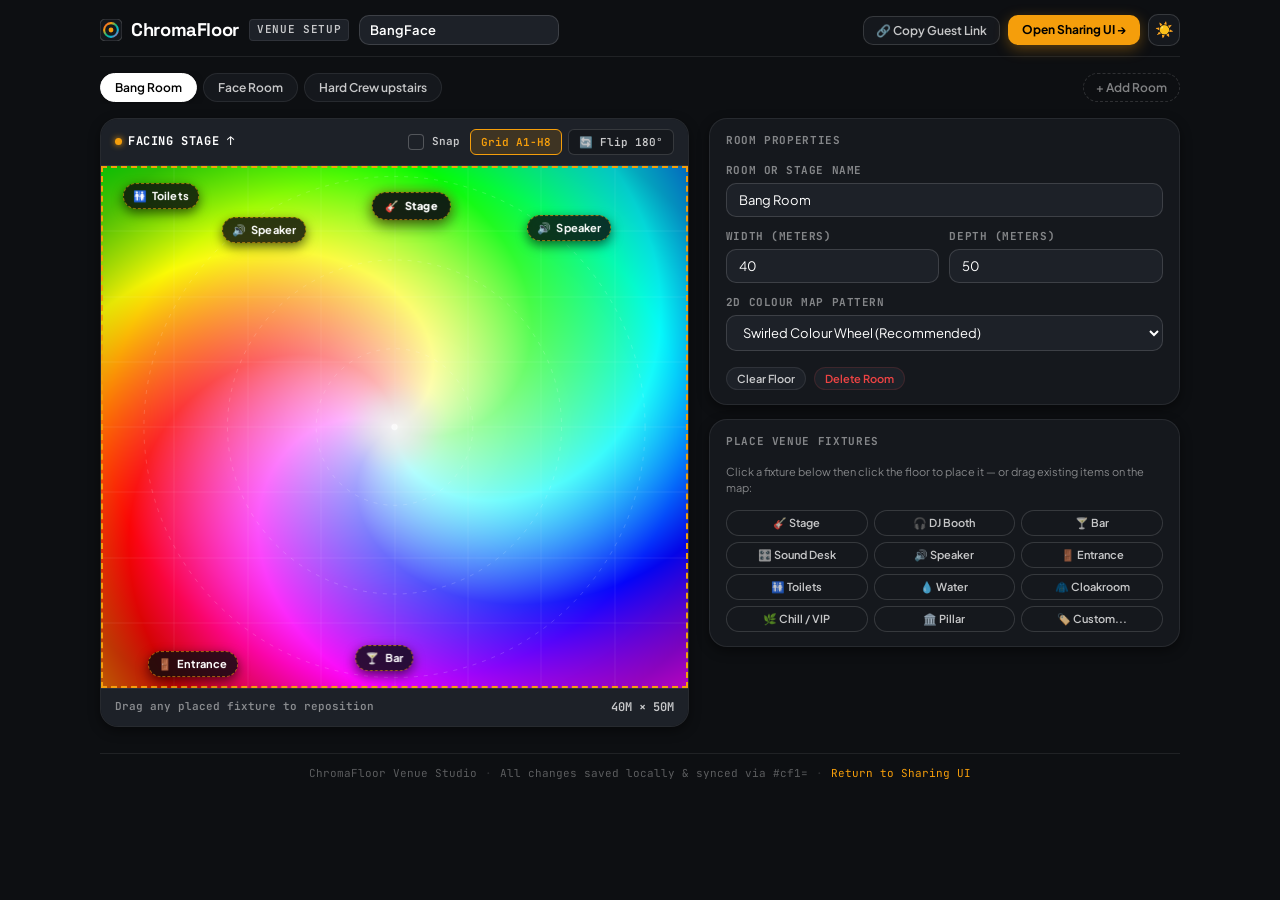
==== commit f99a0756: "feat: set BangFace rooms and fixtures as default venue config" ====
--- a/setup.html
+++ b/setup.html
@@ -48,7 +48,7 @@
 
         <span class="badge-tech">VENUE SETUP</span>
 
-        <input id="setup-event-name" type="text" class="field-input setup-event-input" value="My Event" maxlength="36" placeholder="Venue or Event Name" aria-label="Venue or Event Name" />
+        <input id="setup-event-name" type="text" class="field-input setup-event-input" value="BangFace" maxlength="36" placeholder="Venue or Event Name" aria-label="Venue or Event Name" />
       </div>
 
       <div class="setup-header-right">
--- a/styles.css
+++ b/styles.css
@@ -1007,21 +1007,50 @@
   display: flex;
   flex-direction: column;
   align-items: center;
+  justify-content: center;
+  width: 28px;
+  height: 28px;
+}
+
+.reticle-ring {
+  position: absolute;
+  width: 28px;
+  height: 28px;
+  border-radius: 50%;
+  border: 2px solid #FFFFFF;
+  box-shadow: 0 0 0 1.5px rgba(0, 0, 0, 0.8), 0 0 12px rgba(0, 0, 0, 0.75);
+  animation: reticle-breathe 2.4s ease-in-out infinite;
+}
+
+@keyframes reticle-breathe {
+  0%, 100% { transform: scale(1); }
+  50% { transform: scale(1.08); }
+}
+
+.reticle-dot {
+  position: absolute;
+  width: 6px;
+  height: 6px;
+  border-radius: 50%;
+  background: #FFFFFF;
+  box-shadow: 0 0 4px rgba(0, 0, 0, 0.9);
 }
 
 .reticle-label {
+  position: absolute;
+  bottom: calc(100% + 8px);
   padding: 4px 10px;
   border-radius: var(--radius-md);
-  background: rgba(9, 11, 14, 0.92);
+  background: rgba(9, 11, 14, 0.94);
   backdrop-filter: blur(8px);
   -webkit-backdrop-filter: blur(8px);
-  border: 1px solid rgba(255, 255, 255, 0.28);
+  border: 1px solid rgba(255, 255, 255, 0.32);
   color: #FFFFFF;
   font-family: var(--font-mono);
   font-size: 0.6875rem;
   font-weight: 700;
   white-space: nowrap;
-  box-shadow: 0 6px 18px rgba(0, 0, 0, 0.65);
+  box-shadow: 0 6px 18px rgba(0, 0, 0, 0.75);
   display: flex;
   align-items: center;
   gap: 6px;
@@ -2333,9 +2362,11 @@
 
 /* Swatch Card in Sharing UI */
 .share-swatch-card {
-  display: flex;
-  align-items: center;
-  justify-content: space-between;
+  display: flex !important;
+  flex-direction: row !important;
+  align-items: center !important;
+  justify-content: space-between !important;
+  text-align: left !important;
   gap: 12px;
   padding: 12px 16px;
   border-radius: var(--radius-xl);
@@ -2347,8 +2378,11 @@
 .share-swatch-info {
   display: flex;
   flex-direction: column;
+  align-items: flex-start;
+  text-align: left;
   gap: 3px;
   min-width: 0;
+  flex: 1 1 auto;
 }
 
 .share-swatch-card .swatch-color-name {
@@ -2356,6 +2390,7 @@
   font-weight: 800;
   line-height: 1.15;
   letter-spacing: -0.02em;
+  text-align: left;
 }
 
 .swatch-meta {
@@ -2363,9 +2398,9 @@
   font-size: 0.6875rem;
   opacity: 0.88;
   font-weight: 600;
-  white-space: nowrap;
-  overflow: hidden;
-  text-overflow: ellipsis;
+  max-width: 100%;
+  line-height: 1.35;
+  text-align: left;
 }
 
 .btn-fullscreen-beacon {
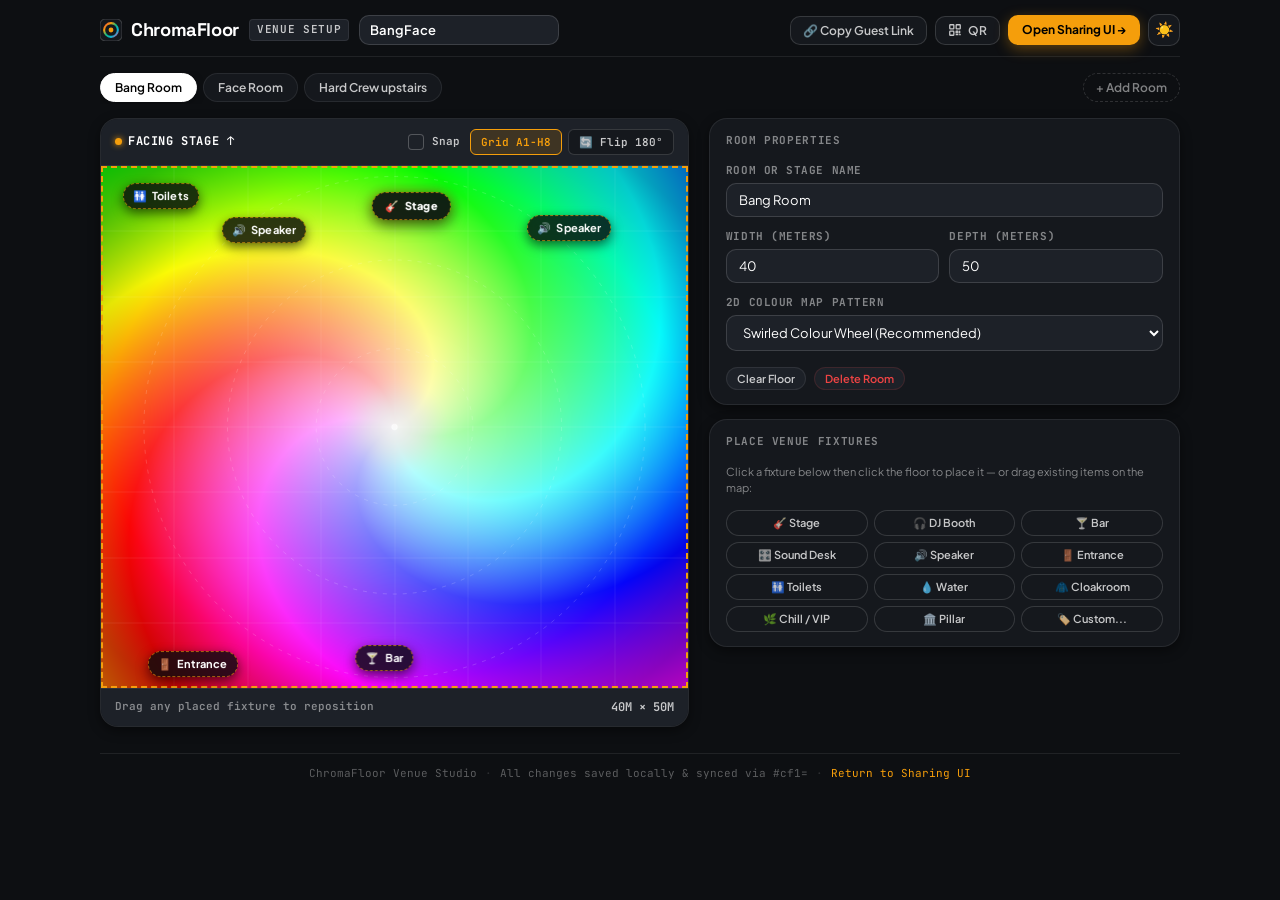
==== commit 3465ec3f: "feat: offline dancefloor QR code join modal and compact default-venue URLs" ====
--- a/setup.html
+++ b/setup.html
@@ -53,6 +53,10 @@
 
       <div class="setup-header-right">
         <button id="btn-copy-guest-link" type="button" class="btn-header-tool" title="Copy shareable link with your venue configuration">🔗 Copy Guest Link</button>
+        <button id="btn-setup-qr" type="button" class="btn-header-tool" title="Show scannable QR poster for your venue layout">
+          <svg width="14" height="14" viewBox="0 0 24 24" fill="none" stroke="currentColor" stroke-width="2.2" stroke-linecap="round" stroke-linejoin="round" aria-hidden="true"><rect x="3" y="3" width="7" height="7" rx="1"/><rect x="14" y="3" width="7" height="7" rx="1"/><rect x="3" y="14" width="7" height="7" rx="1"/><path d="M14 14h3v3h-3zM20 14v3M14 20h3M20 20h1"/></svg>
+          <span>QR</span>
+        </button>
         <a id="link-open-sharing" href="./" class="btn-primary-amber btn-open-sharing" title="Open the simple crowd sharing UI">Open Sharing UI →</a>
         <button id="btn-theme-toggle" type="button" class="btn-theme-toggle" aria-label="Toggle theme">☀️</button>
       </div>
@@ -244,12 +248,36 @@
     </div>
   </div>
 
+  <!-- Dancefloor Venue QR Modal -->
+  <div id="qr-modal" class="qr-modal hidden" role="dialog" aria-modal="true" aria-label="Scan QR to open Venue Layout">
+    <div class="qr-modal-card">
+      <div class="qr-modal-header">
+        <div>
+          <div class="qr-modal-eyebrow">SCAN CAMERA TO OPEN</div>
+          <h2 id="qr-modal-title" class="qr-modal-title">Venue Floorplan</h2>
+        </div>
+        <button id="btn-close-qr" type="button" class="qr-close-btn" aria-label="Close QR code">✕</button>
+      </div>
+      <div id="qr-svg-wrap" class="qr-svg-wrap" aria-label="QR Code"></div>
+      <div id="qr-spot-summary" class="qr-spot-summary">Custom Venue Layout</div>
+      <div id="qr-live-badge" class="qr-live-badge">
+        <span class="live-dot live"></span>
+        <span id="qr-live-text">Guests can open radar on their phone instantly</span>
+      </div>
+      <div class="qr-modal-actions">
+        <button id="btn-qr-copy" type="button" class="btn-qr-action">Copy Link</button>
+        <button id="btn-qr-done" type="button" class="btn-qr-primary">Done</button>
+      </div>
+    </div>
+  </div>
+
   <!-- Toast Notification Container -->
   <div id="toast-container" class="toast-container" aria-live="polite"></div>
 
   <!-- Application Logic (Strict relative paths) -->
   <script src="./js/color-engine.js"></script>
   <script src="./js/url-state.js"></script>
+  <script src="./js/qr.js"></script>
   <script src="./js/setup-app.js"></script>
 
   <!-- PWA Service Worker Registration -->
--- a/styles.css
+++ b/styles.css
@@ -2118,52 +2118,76 @@
 }
 
 /* ==========================================================================
-   18. DEDICATED SHARING UI STYLES (.share-shell)
-   Compact, ultra-simple, 1-screen mobile & desktop crowd locator (max-width: 480px)
+   18. DEDICATED SHARING UI STYLES (.themed-share-body & .share-shell)
+   Dynamic Whole-App Colour Theming: Tints the entire UI with the selected spot colour!
    ========================================================================== */
-.share-shell {
+html:has(body.themed-share-body),
+body.themed-share-body {
+  min-height: 100dvh;
+  margin: 0;
+  padding: 0;
+  background: radial-gradient(circle at 50% 38%, var(--spot-hex, #F8FAFC) 0%, var(--spot-hex, #F8FAFC) 48%, var(--spot-bg-edge, #B3B9C1) 100%);
+  background-attachment: fixed;
+  color: var(--theme-fg, #0B0E14);
+  overflow-x: hidden;
+}
+
+.themed-share-body .share-shell {
   max-width: 480px;
   margin: 0 auto;
   padding: 12px 16px 28px 16px;
   display: flex;
   flex-direction: column;
   gap: 12px;
-  min-height: 100vh;
+  min-height: 100dvh;
   justify-content: flex-start;
 }
 
 @media (min-height: 700px) and (min-width: 420px) {
-  .share-shell {
+  .themed-share-body .share-shell {
     padding-top: 18px;
     gap: 14px;
   }
 }
 
-/* Minimal Share Header */
-.share-header {
+/* Dynamic Frosted Header */
+.themed-share-body .share-header {
   display: flex;
   align-items: center;
   justify-content: space-between;
   gap: 10px;
-  padding-bottom: 6px;
-  border-bottom: 1px solid var(--border-hairline);
-}
-
-.share-header-left {
+  padding-bottom: 8px;
+  border-bottom: 1px solid var(--theme-glass-border, rgba(11, 14, 20, 0.18));
+}
+
+.themed-share-body .share-header-left {
   display: flex;
   align-items: center;
   gap: 8px;
   flex-wrap: wrap;
 }
 
-.share-event-pill {
+.themed-share-body .brand-link {
+  color: var(--theme-fg, #0B0E14);
+  text-decoration: none;
+}
+
+.themed-share-body .brand-title {
+  color: var(--theme-fg, #0B0E14);
+  font-weight: 800;
+  letter-spacing: -0.02em;
+}
+
+.themed-share-body .share-event-pill {
   font-family: var(--font-body);
   font-size: 0.75rem;
-  font-weight: 600;
-  color: var(--text-secondary);
-  background: var(--bg-surface-elevated);
-  border: 1px solid var(--border-subtle);
-  padding: 2px 8px;
+  font-weight: 700;
+  color: var(--theme-fg, #0B0E14);
+  background: var(--theme-glass, rgba(11, 14, 20, 0.09));
+  border: 1px solid var(--theme-glass-border, rgba(11, 14, 20, 0.18));
+  backdrop-filter: blur(16px);
+  -webkit-backdrop-filter: blur(16px);
+  padding: 3px 10px;
   border-radius: var(--radius-full);
   max-width: 140px;
   overflow: hidden;
@@ -2171,86 +2195,135 @@
   white-space: nowrap;
 }
 
-.share-header-right {
-  display: flex;
-  align-items: center;
-  gap: 8px;
-}
-
-.btn-setup-link {
+.themed-share-body .share-header-right {
+  display: flex;
+  align-items: center;
+  gap: 8px;
+}
+
+.themed-share-body .btn-setup-link {
   display: inline-flex;
   align-items: center;
   gap: 5px;
   padding: 6px 12px;
   border-radius: var(--radius-full);
-  background: var(--bg-surface-elevated);
-  border: 1px solid var(--border-subtle);
-  color: var(--text-secondary);
+  background: var(--theme-glass, rgba(11, 14, 20, 0.09));
+  border: 1px solid var(--theme-glass-border, rgba(11, 14, 20, 0.18));
+  color: var(--theme-fg, #0B0E14);
+  backdrop-filter: blur(16px);
+  -webkit-backdrop-filter: blur(16px);
   font-family: var(--font-body);
   font-size: 0.75rem;
-  font-weight: 600;
+  font-weight: 700;
   text-decoration: none;
+  transition: background 0.15s ease, border-color 0.15s ease, transform 0.1s ease;
+  white-space: nowrap;
+}
+
+.themed-share-body .btn-setup-link:hover {
+  background: var(--theme-glass-hover, rgba(11, 14, 20, 0.16));
+  border-color: var(--theme-fg, #0B0E14);
+  color: var(--theme-fg, #0B0E14);
+}
+
+/* Room tabs for sharing */
+.themed-share-body .share-room-tabs {
+  width: 100%;
+}
+
+.themed-share-body .room-tabs {
+  display: flex;
+  align-items: center;
+  gap: 8px;
+  overflow-x: auto;
+  padding: 2px 0;
+  scrollbar-width: none;
+}
+
+.themed-share-body .room-tabs::-webkit-scrollbar {
+  display: none;
+}
+
+.themed-share-body .room-tab {
+  display: inline-flex;
+  align-items: center;
+  gap: 7px;
+  padding: 7px 15px;
+  border-radius: var(--radius-full);
+  background: var(--theme-glass, rgba(11, 14, 20, 0.09));
+  border: 1px solid var(--theme-glass-border, rgba(11, 14, 20, 0.18));
+  color: var(--theme-fg, #0B0E14);
+  backdrop-filter: blur(16px);
+  -webkit-backdrop-filter: blur(16px);
+  font-family: var(--font-body);
+  font-size: 0.78125rem;
+  font-weight: 700;
+  cursor: pointer;
+  white-space: nowrap;
   transition: all 0.15s ease;
-  white-space: nowrap;
-}
-
-.btn-setup-link:hover {
-  background: var(--bg-surface);
-  border-color: var(--accent-amber);
-  color: var(--text-primary);
-}
-
-/* Room tabs for sharing */
-.share-room-tabs {
-  width: 100%;
-}
-
-/* Incoming friend spot banner */
-.shared-friend-banner {
+}
+
+.themed-share-body .room-tab:hover {
+  background: var(--theme-glass-hover, rgba(11, 14, 20, 0.16));
+  color: var(--theme-fg, #0B0E14);
+}
+
+.themed-share-body .room-tab.active {
+  background: var(--theme-solid-bg, #0B0E14) !important;
+  color: var(--theme-solid-fg, #FFFFFF) !important;
+  border-color: transparent !important;
+  box-shadow: 0 4px 14px rgba(0, 0, 0, 0.22);
+}
+
+/* Incoming friend spot banner in themed UI */
+.themed-share-body .shared-friend-banner {
   display: flex;
   align-items: center;
   justify-content: space-between;
   gap: 8px;
-  padding: 8px 12px;
-  border-radius: var(--radius-md);
-  background: var(--bg-surface-elevated);
-  border: 1px solid var(--accent-amber);
-  color: var(--text-primary);
-  font-family: var(--font-body);
-  font-size: 0.75rem;
-  box-shadow: 0 4px 12px var(--accent-amber-subtle);
+  padding: 10px 14px;
+  border-radius: var(--radius-lg);
+  background: var(--theme-glass, rgba(11, 14, 20, 0.09));
+  border: 1.5px solid var(--theme-glass-border, rgba(11, 14, 20, 0.18));
+  backdrop-filter: blur(18px);
+  -webkit-backdrop-filter: blur(18px);
+  color: var(--theme-fg, #0B0E14);
+  font-family: var(--font-body);
+  font-size: 0.8125rem;
+  box-shadow: 0 6px 18px rgba(0, 0, 0, 0.15);
   animation: slide-down 0.2s ease;
 }
 
-.friend-banner-content {
-  display: flex;
-  align-items: center;
-  gap: 6px;
+.themed-share-body .friend-banner-content {
+  display: flex;
+  align-items: center;
+  gap: 7px;
   overflow: hidden;
   text-overflow: ellipsis;
   white-space: nowrap;
 }
 
-.friend-dot {
-  width: 8px;
-  height: 8px;
+.themed-share-body .friend-dot {
+  width: 9px;
+  height: 9px;
   border-radius: 50%;
-  background: var(--accent-amber);
-  box-shadow: 0 0 8px var(--accent-amber);
+  background: var(--theme-fg, #0B0E14);
+  box-shadow: 0 0 8px var(--theme-fg, #0B0E14);
   flex-shrink: 0;
 }
 
-.friend-banner-close {
+.themed-share-body .friend-banner-close {
   background: transparent;
   border: none;
-  color: var(--text-muted);
+  color: var(--theme-fg-muted, rgba(11, 14, 20, 0.72));
   cursor: pointer;
   font-size: 0.875rem;
-  padding: 2px 4px;
-}
-
-.friend-banner-close:hover {
-  color: var(--text-primary);
+  padding: 2px 6px;
+  border-radius: var(--radius-xs);
+}
+
+.themed-share-body .friend-banner-close:hover {
+  color: var(--theme-fg, #0B0E14);
 }
 
 /* Friend pin pulsing on map overlay */
@@ -2270,7 +2343,7 @@
   width: 28px;
   height: 28px;
   border-radius: 50%;
-  border: 2px solid var(--accent-amber);
+  border: 2px solid var(--theme-solid-bg, #0B0E14);
   animation: pulse-halo 1.6s infinite;
   pointer-events: none;
 }
@@ -2279,17 +2352,17 @@
   width: 12px;
   height: 12px;
   border-radius: 50%;
-  background: var(--accent-amber);
-  border: 2px solid #FFFFFF;
+  background: var(--theme-solid-bg, #0B0E14);
+  border: 2px solid var(--theme-solid-fg, #FFFFFF);
   box-shadow: 0 0 8px rgba(0, 0, 0, 0.8);
 }
 
 .friend-pin-label {
   margin-top: 3px;
-  padding: 2px 6px;
+  padding: 2px 7px;
   border-radius: var(--radius-xs);
-  background: rgba(9, 11, 14, 0.9);
-  color: #FFFFFF;
+  background: var(--theme-solid-bg, #0B0E14);
+  color: var(--theme-solid-fg, #FFFFFF);
   font-family: var(--font-mono);
   font-size: 0.625rem;
   font-weight: 700;
@@ -2297,55 +2370,282 @@
   box-shadow: 0 2px 6px rgba(0, 0, 0, 0.6);
 }
 
-/* 2D Colour Wheel Map Card in Sharing UI */
-.wheel-stage-card {
+/* ==========================================================================
+   LIVE FINDER BAR & PEERS STRIP (Frosted Whole-App Theme Integration)
+   ========================================================================== */
+.themed-share-body .live-bar {
+  display: flex;
+  align-items: center;
+  gap: 8px;
+  width: 100%;
+}
+
+.themed-share-body .live-status-pill {
+  display: inline-flex;
+  align-items: center;
+  gap: 8px;
+  padding: 6px 12px;
+  border-radius: var(--radius-full);
+  background: var(--theme-glass, rgba(11, 14, 20, 0.09));
+  border: 1px solid var(--theme-glass-border, rgba(11, 14, 20, 0.18));
+  color: var(--theme-fg, #0B0E14);
+  font-family: var(--font-mono);
+  font-size: 0.6875rem;
+  font-weight: 700;
+  cursor: pointer;
+  white-space: nowrap;
+  backdrop-filter: blur(14px);
+  -webkit-backdrop-filter: blur(14px);
+  transition: all 0.15s ease;
+  flex-shrink: 0;
+}
+
+.themed-share-body .live-status-pill:hover {
+  background: var(--theme-glass-hover, rgba(11, 14, 20, 0.16));
+  border-color: var(--theme-fg, #0B0E14);
+}
+
+.themed-share-body .live-dot {
+  width: 8px;
+  height: 8px;
+  border-radius: 50%;
+  background: var(--theme-fg-muted, rgba(11, 14, 20, 0.4));
+  display: inline-block;
+  flex-shrink: 0;
+  transition: background 0.2s ease, box-shadow 0.2s ease;
+}
+
+.themed-share-body .live-dot.connecting {
+  background: var(--accent-amber, #F59E0B);
+  box-shadow: 0 0 8px rgba(245, 158, 11, 0.6);
+  animation: pulse-halo 1.5s infinite;
+}
+
+.themed-share-body .live-dot.live {
+  background: #10B981;
+  box-shadow: 0 0 10px rgba(16, 185, 129, 0.85);
+  animation: pulse-live-dot 1.4s infinite;
+}
+
+@keyframes pulse-live-dot {
+  0% { transform: scale(0.95); box-shadow: 0 0 0 0 rgba(16, 185, 129, 0.7); }
+  70% { transform: scale(1.15); box-shadow: 0 0 0 6px rgba(16, 185, 129, 0); }
+  100% { transform: scale(0.95); box-shadow: 0 0 0 0 rgba(16, 185, 129, 0); }
+}
+
+.themed-share-body .live-name-input {
+  flex: 1 1 auto;
+  min-width: 0;
+  padding: 6px 12px;
+  border-radius: var(--radius-full);
+  background: var(--theme-glass, rgba(11, 14, 20, 0.09));
+  border: 1px solid var(--theme-glass-border, rgba(11, 14, 20, 0.18));
+  color: var(--theme-fg, #0B0E14);
+  font-family: var(--font-body);
+  font-size: 0.75rem;
+  font-weight: 600;
+  backdrop-filter: blur(14px);
+  -webkit-backdrop-filter: blur(14px);
+  outline: none;
+  transition: all 0.15s ease;
+}
+
+.themed-share-body .live-name-input::placeholder {
+  color: var(--theme-fg-muted, rgba(11, 14, 20, 0.72));
+  font-weight: 500;
+}
+
+.themed-share-body .live-name-input:focus {
+  border-color: var(--theme-fg, #0B0E14);
+  background: var(--theme-glass-hover, rgba(11, 14, 20, 0.16));
+}
+
+.themed-share-body .btn-live-qr {
+  display: inline-flex;
+  align-items: center;
+  gap: 5px;
+  padding: 6px 12px;
+  border-radius: var(--radius-full);
+  background: var(--theme-glass, rgba(11, 14, 20, 0.09));
+  border: 1px solid var(--theme-glass-border, rgba(11, 14, 20, 0.18));
+  color: var(--theme-fg, #0B0E14);
+  font-family: var(--font-mono);
+  font-size: 0.6875rem;
+  font-weight: 700;
+  cursor: pointer;
+  white-space: nowrap;
+  backdrop-filter: blur(14px);
+  -webkit-backdrop-filter: blur(14px);
+  transition: all 0.15s ease;
+  flex-shrink: 0;
+}
+
+.themed-share-body .btn-live-qr:hover {
+  background: var(--theme-glass-hover, rgba(11, 14, 20, 0.16));
+  border-color: var(--theme-fg, #0B0E14);
+  transform: translateY(-1px);
+}
+
+/* Horizontal Scrollable Live Peers Strip */
+.themed-share-body .live-peers-strip {
+  display: flex;
+  align-items: center;
+  gap: 6px;
+  overflow-x: auto;
+  width: 100%;
+  padding: 2px 0;
+  scrollbar-width: none;
+}
+
+.themed-share-body .live-peers-strip::-webkit-scrollbar {
+  display: none;
+}
+
+.themed-share-body .live-peer-chip {
+  display: inline-flex;
+  align-items: center;
+  gap: 6px;
+  padding: 5px 10px;
+  border-radius: var(--radius-full);
+  background: var(--theme-glass, rgba(11, 14, 20, 0.09));
+  border: 1px solid var(--theme-glass-border, rgba(11, 14, 20, 0.18));
+  color: var(--theme-fg, #0B0E14);
+  font-family: var(--font-body);
+  font-size: 0.6875rem;
+  font-weight: 700;
+  cursor: pointer;
+  white-space: nowrap;
+  backdrop-filter: blur(14px);
+  -webkit-backdrop-filter: blur(14px);
+  transition: all 0.15s ease;
+  flex-shrink: 0;
+}
+
+.themed-share-body .live-peer-chip:hover {
+  background: var(--theme-glass-hover, rgba(11, 14, 20, 0.16));
+  border-color: var(--theme-fg, #0B0E14);
+}
+
+.themed-share-body .live-peer-chip-dot {
+  width: 8px;
+  height: 8px;
+  border-radius: 50%;
+  border: 1px solid rgba(255, 255, 255, 0.7);
+  flex-shrink: 0;
+}
+
+.themed-share-body .live-peer-chip-dist {
+  font-family: var(--font-mono);
+  font-size: 0.625rem;
+  color: var(--theme-fg-muted, rgba(11, 14, 20, 0.72));
+}
+
+/* Live Peer Pin on Radar Overlay */
+.live-peer-pin {
+  position: absolute;
+  transform: translate(-50%, -50%);
+  pointer-events: auto;
+  cursor: pointer;
+  z-index: 28;
   display: flex;
   flex-direction: column;
-  background: var(--bg-surface);
-  border: 1px solid var(--border-hairline);
+  align-items: center;
+}
+
+.live-peer-halo {
+  position: absolute;
+  width: 32px;
+  height: 32px;
+  border-radius: 50%;
+  animation: pulse-halo 1.5s infinite;
+  pointer-events: none;
+}
+
+.live-peer-circle {
+  width: 14px;
+  height: 14px;
+  border-radius: 50%;
+  border: 2px solid #FFFFFF;
+  box-shadow: 0 0 8px rgba(0, 0, 0, 0.85);
+  position: relative;
+  z-index: 2;
+}
+
+.live-peer-tag {
+  margin-top: 3px;
+  padding: 2px 7px;
+  border-radius: var(--radius-xs);
+  background: var(--theme-solid-bg, #0B0E14);
+  color: var(--theme-solid-fg, #FFFFFF);
+  font-family: var(--font-mono);
+  font-size: 0.625rem;
+  font-weight: 700;
+  white-space: nowrap;
+  box-shadow: 0 2px 6px rgba(0, 0, 0, 0.6);
+  z-index: 2;
+}
+
+/* 2D Colour Wheel Map Card in Themed Sharing UI */
+.themed-share-body .wheel-stage-card {
+  display: flex;
+  flex-direction: column;
+  background: var(--theme-glass, rgba(11, 14, 20, 0.09));
+  border: 1.5px solid var(--theme-glass-border, rgba(11, 14, 20, 0.18));
   border-radius: var(--radius-xl);
   overflow: hidden;
-  box-shadow: var(--shadow-md);
-}
-
-.wheel-top-strip {
+  box-shadow: 0 16px 40px rgba(0, 0, 0, 0.22);
+  backdrop-filter: blur(18px);
+  -webkit-backdrop-filter: blur(18px);
+}
+
+.themed-share-body .wheel-top-strip {
   display: flex;
   align-items: center;
   justify-content: space-between;
   gap: 8px;
-  padding: 8px 12px;
-  background: var(--bg-surface-elevated);
-  border-bottom: 1px solid var(--border-hairline);
-}
-
-.orientation-hint {
+  padding: 9px 14px;
+  background: var(--theme-wheel-bar, rgba(11, 14, 20, 0.09));
+  border-bottom: 1px solid var(--theme-glass-border, rgba(11, 14, 20, 0.18));
+}
+
+.themed-share-body .stage-dir-dot {
+  width: 8px;
+  height: 8px;
+  border-radius: 50%;
+  background: var(--theme-fg, #0B0E14);
+  box-shadow: 0 0 8px var(--theme-fg, #0B0E14);
+  display: inline-block;
+  vertical-align: middle;
+}
+
+.themed-share-body .orientation-hint {
   font-family: var(--font-mono);
   font-size: 0.6875rem;
-  font-weight: 700;
-  letter-spacing: 0.05em;
-  color: var(--text-primary);
-}
-
-.btn-flip-wheel {
+  font-weight: 800;
+  letter-spacing: 0.06em;
+  color: var(--theme-fg, #0B0E14);
+}
+
+.themed-share-body .btn-flip-wheel {
   display: inline-flex;
   align-items: center;
-  gap: 4px;
-  padding: 4px 8px;
+  gap: 5px;
+  padding: 5px 10px;
   border-radius: var(--radius-sm);
-  background: var(--bg-surface);
-  border: 1px solid var(--border-subtle);
-  color: var(--text-secondary);
+  background: var(--theme-glass, rgba(11, 14, 20, 0.09));
+  border: 1px solid var(--theme-glass-border, rgba(11, 14, 20, 0.18));
+  color: var(--theme-fg, #0B0E14);
   font-family: var(--font-mono);
   font-size: 0.6875rem;
-  font-weight: 600;
+  font-weight: 700;
   cursor: pointer;
   transition: all 0.12s ease;
 }
 
-.btn-flip-wheel:hover {
-  background: var(--bg-surface-sunken);
-  color: var(--text-primary);
-  border-color: var(--border-strong);
+.themed-share-body .btn-flip-wheel:hover {
+  background: var(--theme-glass-hover, rgba(11, 14, 20, 0.16));
+  color: var(--theme-fg, #0B0E14);
+  border-color: var(--theme-fg, #0B0E14);
 }
 
 .share-wheel-viewport {
@@ -2360,22 +2660,24 @@
   user-select: none;
 }
 
-/* Swatch Card in Sharing UI */
-.share-swatch-card {
-  display: flex !important;
-  flex-direction: row !important;
-  align-items: center !important;
-  justify-content: space-between !important;
-  text-align: left !important;
+/* Reticle Center Dot in Themed Viewport */
+.themed-share-body .reticle-dot {
+  background: var(--spot-hex, #FFFFFF);
+  box-shadow: 0 0 4px rgba(0, 0, 0, 0.9);
+}
+
+/* ==========================================================================
+   UNBOXED SPOT READOUT ROW (Sits directly on tinted app canvas)
+   ========================================================================== */
+.spot-readout-row {
+  display: flex;
+  align-items: center;
+  justify-content: space-between;
   gap: 12px;
-  padding: 12px 16px;
-  border-radius: var(--radius-xl);
-  border: 1px solid var(--border-subtle);
-  box-shadow: var(--shadow-sm);
-  transition: background-color 0.15s ease, color 0.15s ease, border-color 0.15s ease;
-}
-
-.share-swatch-info {
+  padding: 6px 4px 4px 4px;
+}
+
+.spot-readout-info {
   display: flex;
   flex-direction: column;
   align-items: flex-start;
@@ -2385,33 +2687,40 @@
   flex: 1 1 auto;
 }
 
-.share-swatch-card .swatch-color-name {
-  font-size: 1.35rem;
+.spot-color-title {
+  font-size: 1.65rem;
   font-weight: 800;
   line-height: 1.15;
-  letter-spacing: -0.02em;
-  text-align: left;
-}
-
-.swatch-meta {
-  font-family: var(--font-mono);
-  font-size: 0.6875rem;
-  opacity: 0.88;
+  letter-spacing: -0.025em;
+  color: var(--theme-fg, #0B0E14);
+  margin: 0;
+  padding: 0;
+}
+
+.spot-color-meta {
+  font-family: var(--font-mono);
+  font-size: 0.71875rem;
   font-weight: 600;
+  color: var(--theme-fg-muted, rgba(11, 14, 20, 0.72));
+  letter-spacing: 0.01em;
+  line-height: 1.35;
+  white-space: nowrap;
+  overflow: hidden;
+  text-overflow: ellipsis;
   max-width: 100%;
-  line-height: 1.35;
-  text-align: left;
-}
-
-.btn-fullscreen-beacon {
+}
+
+.btn-themed-glass {
   display: inline-flex;
   align-items: center;
-  gap: 5px;
-  padding: 8px 12px;
+  gap: 6px;
+  padding: 8px 14px;
   border-radius: var(--radius-md);
-  background: rgba(0, 0, 0, 0.22);
-  border: 1px solid rgba(255, 255, 255, 0.25);
-  color: inherit;
+  background: var(--theme-glass, rgba(11, 14, 20, 0.09));
+  border: 1px solid var(--theme-glass-border, rgba(11, 14, 20, 0.18));
+  color: var(--theme-fg, #0B0E14);
+  backdrop-filter: blur(14px);
+  -webkit-backdrop-filter: blur(14px);
   font-family: var(--font-body);
   font-size: 0.75rem;
   font-weight: 700;
@@ -2421,32 +2730,51 @@
   flex-shrink: 0;
 }
 
-.btn-fullscreen-beacon:hover {
-  background: rgba(0, 0, 0, 0.35);
-  border-color: rgba(255, 255, 255, 0.45);
-}
-
-/* Single Share Button in Sharing UI */
-.btn-single-share {
+.btn-themed-glass:hover {
+  background: var(--theme-glass-hover, rgba(11, 14, 20, 0.16));
+  border-color: var(--theme-fg, #0B0E14);
+}
+
+.btn-themed-glass:active {
+  transform: translateY(1px);
+}
+
+/* Primary Share Button in Themed Sharing UI */
+.themed-share-body #btn-share-spot,
+.themed-share-body .btn-single-share {
   width: 100%;
-  padding: 14px 20px;
-  font-size: 0.9375rem;
+  padding: 15px 22px;
+  font-size: 0.96875rem;
   letter-spacing: 0.01em;
   font-weight: 800;
   border-radius: var(--radius-lg);
-  box-shadow: 0 6px 18px var(--accent-amber-glow);
-}
-
-.btn-single-share:active {
+  background: var(--theme-solid-bg, #0B0E14);
+  color: var(--theme-solid-fg, #FFFFFF);
+  border: none;
+  box-shadow: 0 8px 24px rgba(0, 0, 0, 0.22);
+  cursor: pointer;
+  transition: transform 0.1s ease, box-shadow 0.15s ease, filter 0.15s ease;
+}
+
+.themed-share-body #btn-share-spot:hover,
+.themed-share-body .btn-single-share:hover {
+  filter: brightness(1.08);
+  box-shadow: 0 10px 28px rgba(0, 0, 0, 0.28);
+}
+
+.themed-share-body #btn-share-spot:active,
+.themed-share-body .btn-single-share:active {
   transform: translateY(1px);
 }
 
-.share-footer {
+/* Minimal Footer in Themed Sharing UI */
+.themed-share-body .share-footer {
   margin-top: auto;
   padding-top: 10px;
   font-family: var(--font-mono);
   font-size: 0.6875rem;
-  color: var(--text-dim);
+  font-weight: 600;
+  color: var(--theme-fg-muted, rgba(11, 14, 20, 0.72));
   text-align: center;
   display: flex;
   align-items: center;
@@ -2668,3 +2996,185 @@
   text-decoration: underline;
 }
 
+/* ==========================================================================
+   OFFLINE DANCEFLOOR JOIN QR MODAL
+   ========================================================================== */
+.qr-modal {
+  position: fixed;
+  inset: 0;
+  z-index: 1100;
+  display: flex;
+  align-items: center;
+  justify-content: center;
+  padding: 16px;
+  background: rgba(0, 0, 0, 0.62);
+  backdrop-filter: blur(14px);
+  -webkit-backdrop-filter: blur(14px);
+  user-select: none;
+  animation: qr-fade-in 0.2s cubic-bezier(0.16, 1, 0.3, 1);
+}
+
+.qr-modal.hidden {
+  display: none !important;
+}
+
+@keyframes qr-fade-in {
+  from { opacity: 0; transform: scale(0.97); }
+  to { opacity: 1; transform: scale(1); }
+}
+
+.qr-modal-card {
+  width: 100%;
+  max-width: 360px;
+  background: var(--bg-surface-overlay, #151921);
+  border: 1px solid var(--border-medium, rgba(255, 255, 255, 0.14));
+  box-shadow: 0 20px 48px -8px rgba(0, 0, 0, 0.75), 0 0 0 1px rgba(255, 255, 255, 0.06);
+  border-radius: var(--radius-lg, 16px);
+  padding: 20px;
+  display: flex;
+  flex-direction: column;
+  align-items: center;
+  gap: 14px;
+  color: var(--text-primary, #F8FAFC);
+  text-align: center;
+}
+
+.qr-modal-header {
+  display: flex;
+  align-items: flex-start;
+  justify-content: space-between;
+  width: 100%;
+  text-align: left;
+}
+
+.qr-modal-eyebrow {
+  font-family: var(--font-mono, monospace);
+  font-size: 0.625rem;
+  font-weight: 800;
+  letter-spacing: 0.08em;
+  color: var(--accent-amber, #F59E0B);
+  margin-bottom: 3px;
+}
+
+.qr-modal-title {
+  font-family: var(--font-display, sans-serif);
+  font-size: 1.05rem;
+  font-weight: 700;
+  color: var(--text-primary, #F8FAFC);
+  margin: 0;
+  line-height: 1.25;
+}
+
+.qr-close-btn {
+  background: rgba(255, 255, 255, 0.08);
+  border: 1px solid rgba(255, 255, 255, 0.12);
+  color: var(--text-secondary, #94A3B8);
+  width: 28px;
+  height: 28px;
+  border-radius: 50%;
+  display: inline-flex;
+  align-items: center;
+  justify-content: center;
+  font-size: 0.8125rem;
+  cursor: pointer;
+  transition: all 0.15s ease;
+  flex-shrink: 0;
+}
+
+.qr-close-btn:hover {
+  background: rgba(255, 255, 255, 0.18);
+  color: #FFFFFF;
+}
+
+/* Pure white crisp SVG container for maximum scanning contrast in dark clubs */
+.qr-svg-wrap {
+  background: #FFFFFF;
+  border-radius: 12px;
+  padding: 10px;
+  width: min(268px, 72vw);
+  aspect-ratio: 1 / 1;
+  box-shadow: 0 8px 24px rgba(0, 0, 0, 0.5);
+  display: flex;
+  align-items: center;
+  justify-content: center;
+  box-sizing: border-box;
+}
+
+.qr-svg-wrap svg {
+  width: 100%;
+  height: 100%;
+  display: block;
+}
+
+.qr-spot-summary {
+  font-family: var(--font-mono, monospace);
+  font-size: 0.75rem;
+  font-weight: 700;
+  color: var(--text-secondary, #CBD5E1);
+  letter-spacing: 0.02em;
+}
+
+.qr-live-badge {
+  display: inline-flex;
+  align-items: center;
+  justify-content: center;
+  gap: 8px;
+  padding: 6px 14px;
+  border-radius: var(--radius-full, 9999px);
+  background: rgba(16, 185, 129, 0.12);
+  border: 1px solid rgba(16, 185, 129, 0.3);
+  font-family: var(--font-mono, monospace);
+  font-size: 0.6875rem;
+  font-weight: 700;
+  color: #34D399;
+  width: 100%;
+  box-sizing: border-box;
+}
+
+.qr-modal-actions {
+  display: flex;
+  gap: 8px;
+  width: 100%;
+  margin-top: 4px;
+}
+
+.btn-qr-action {
+  flex: 1;
+  padding: 10px 14px;
+  border-radius: var(--radius-md, 8px);
+  background: rgba(255, 255, 255, 0.08);
+  border: 1px solid rgba(255, 255, 255, 0.14);
+  color: var(--text-primary, #F8FAFC);
+  font-family: var(--font-body, sans-serif);
+  font-size: 0.8125rem;
+  font-weight: 600;
+  cursor: pointer;
+  transition: all 0.15s ease;
+}
+
+.btn-qr-action:hover {
+  background: rgba(255, 255, 255, 0.15);
+  border-color: rgba(255, 255, 255, 0.28);
+}
+
+.btn-qr-primary {
+  flex: 1;
+  padding: 10px 14px;
+  border-radius: var(--radius-md, 8px);
+  background: var(--accent-amber, #F59E0B);
+  border: 1px solid var(--accent-amber, #F59E0B);
+  color: #0E1012;
+  font-family: var(--font-body, sans-serif);
+  font-size: 0.8125rem;
+  font-weight: 700;
+  cursor: pointer;
+  transition: all 0.15s ease;
+}
+
+.btn-qr-primary:hover {
+  background: #D97706;
+  border-color: #D97706;
+  transform: translateY(-1px);
+}
+
+
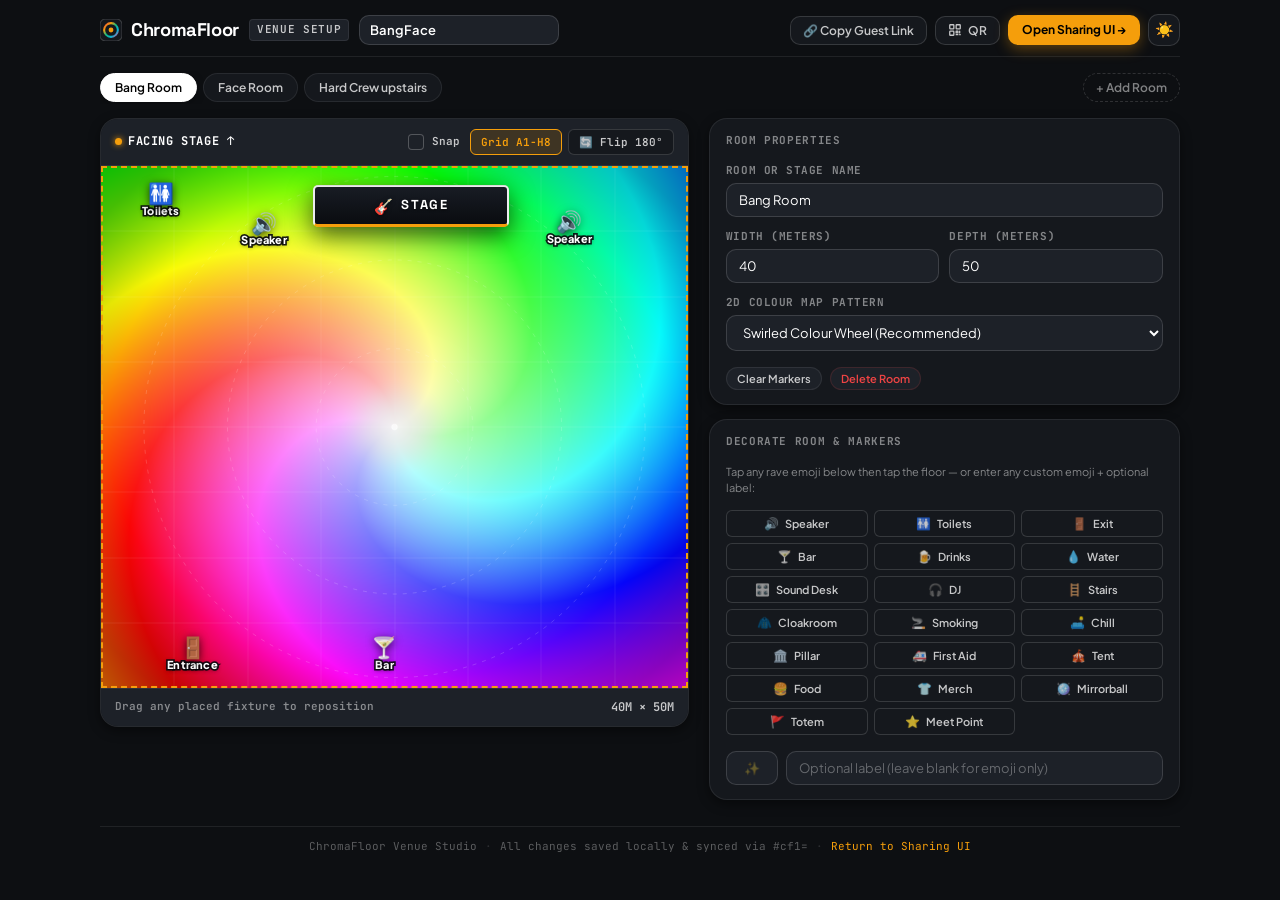
==== commit 54489919: "feat: required stage block, free emoji + optional label markers, and backlog.md" ====
--- a/setup.html
+++ b/setup.html
@@ -136,51 +136,76 @@
           </div>
 
           <div class="room-action-row">
-            <button id="btn-clear-landmarks" type="button" class="chip-btn" title="Remove all fixtures from this floor">Clear Floor</button>
+            <button id="btn-clear-landmarks" type="button" class="chip-btn" title="Remove all emoji markers from this floor (keeps stage)">Clear Markers</button>
             <button id="btn-delete-room" type="button" class="chip-btn chip-danger" title="Delete active room">Delete Room</button>
           </div>
         </div>
 
         <!-- 2. Place Venue Fixtures Card -->
         <div class="panel-card fixture-palette-card">
-          <div class="card-section-title">PLACE VENUE FIXTURES</div>
-          <div id="editor-mode-hint" class="editor-mode-hint">Click a fixture below then click the floor to place it — or drag existing items on the map:</div>
-
-          <div id="fixture-palette" class="fixture-palette-grid">
-            <button type="button" class="fixture-chip" data-fixture-type="stage">🎸 Stage</button>
-            <button type="button" class="fixture-chip" data-fixture-type="dj">🎧 DJ Booth</button>
-            <button type="button" class="fixture-chip" data-fixture-type="bar">🍸 Bar</button>
-            <button type="button" class="fixture-chip" data-fixture-type="booth">🎛️ Sound Desk</button>
-            <button type="button" class="fixture-chip" data-fixture-type="speaker">🔊 Speaker</button>
-            <button type="button" class="fixture-chip" data-fixture-type="entrance">🚪 Entrance</button>
-            <button type="button" class="fixture-chip" data-fixture-type="wc">🚻 Toilets</button>
-            <button type="button" class="fixture-chip" data-fixture-type="water">💧 Water</button>
-            <button type="button" class="fixture-chip" data-fixture-type="cloak">🧥 Cloakroom</button>
-            <button type="button" class="fixture-chip" data-fixture-type="chill">🌿 Chill / VIP</button>
-            <button type="button" class="fixture-chip" data-fixture-type="pillar">🏛️ Pillar</button>
-            <button type="button" class="fixture-chip" data-fixture-type="custom">🏷️ Custom...</button>
+          <div class="card-section-title">DECORATE ROOM &amp; MARKERS</div>
+
+          <!-- Prominent Place Stage Block Banner (shown when room has no stage) -->
+          <div id="stage-required-banner" class="stage-required-banner hidden">
+            <div class="stage-required-info">
+              <span class="stage-required-icon">🎸</span>
+              <div class="stage-required-text">
+                <strong>Stage Block Missing</strong>
+                <span>Every room requires an architectural stage block</span>
+              </div>
+            </div>
+            <button id="btn-place-stage" type="button" class="btn-place-stage" title="Add required stage block to this room">🎸 Place Stage Block</button>
+          </div>
+
+          <div id="editor-mode-hint" class="editor-mode-hint">Tap any rave emoji below then tap the floor — or enter any custom emoji + optional label:</div>
+
+          <!-- Curated Dancefloor Emojis Grid (useful raver ones first!) -->
+          <div id="fixture-palette" class="fixture-palette-grid emoji-quick-grid">
+            <button type="button" class="fixture-chip emoji-chip" data-emoji="🔊" data-label="" title="Speaker Stack">🔊 <span class="chip-label">Speaker</span></button>
+            <button type="button" class="fixture-chip emoji-chip" data-emoji="🚻" data-label="" title="Loos / WC">🚻 <span class="chip-label">Toilets</span></button>
+            <button type="button" class="fixture-chip emoji-chip" data-emoji="🚪" data-label="" title="Exit / Entrance">🚪 <span class="chip-label">Exit</span></button>
+            <button type="button" class="fixture-chip emoji-chip" data-emoji="🍸" data-label="" title="Bar">🍸 <span class="chip-label">Bar</span></button>
+            <button type="button" class="fixture-chip emoji-chip" data-emoji="🍺" data-label="" title="Beer / Drinks">🍺 <span class="chip-label">Drinks</span></button>
+            <button type="button" class="fixture-chip emoji-chip" data-emoji="💧" data-label="" title="Water Point">💧 <span class="chip-label">Water</span></button>
+            <button type="button" class="fixture-chip emoji-chip" data-emoji="🎛️" data-label="" title="Sound Desk / FOH">🎛️ <span class="chip-label">Sound Desk</span></button>
+            <button type="button" class="fixture-chip emoji-chip" data-emoji="🎧" data-label="" title="DJ Booth">🎧 <span class="chip-label">DJ</span></button>
+            <button type="button" class="fixture-chip emoji-chip" data-emoji="🪜" data-label="" title="Stairs">🪜 <span class="chip-label">Stairs</span></button>
+            <button type="button" class="fixture-chip emoji-chip" data-emoji="🧥" data-label="" title="Cloakroom">🧥 <span class="chip-label">Cloakroom</span></button>
+            <button type="button" class="fixture-chip emoji-chip" data-emoji="🚬" data-label="" title="Smoking Area">🚬 <span class="chip-label">Smoking</span></button>
+            <button type="button" class="fixture-chip emoji-chip" data-emoji="🛋️" data-label="" title="Chill / Seating">🛋️ <span class="chip-label">Chill</span></button>
+            <button type="button" class="fixture-chip emoji-chip" data-emoji="🏛️" data-label="" title="Pillar / Column">🏛️ <span class="chip-label">Pillar</span></button>
+            <button type="button" class="fixture-chip emoji-chip" data-emoji="🚑" data-label="" title="First Aid / Welfare">🚑 <span class="chip-label">First Aid</span></button>
+            <button type="button" class="fixture-chip emoji-chip" data-emoji="🎪" data-label="" title="Tent / Arch">🎪 <span class="chip-label">Tent</span></button>
+            <button type="button" class="fixture-chip emoji-chip" data-emoji="🍔" data-label="" title="Food Stall">🍔 <span class="chip-label">Food</span></button>
+            <button type="button" class="fixture-chip emoji-chip" data-emoji="👕" data-label="" title="Merch">👕 <span class="chip-label">Merch</span></button>
+            <button type="button" class="fixture-chip emoji-chip" data-emoji="🪩" data-label="" title="Mirrorball / Lights">🪩 <span class="chip-label">Mirrorball</span></button>
+            <button type="button" class="fixture-chip emoji-chip" data-emoji="🚩" data-label="" title="Totem / Flag">🚩 <span class="chip-label">Totem</span></button>
+            <button type="button" class="fixture-chip emoji-chip" data-emoji="⭐" data-label="" title="Meet Point">⭐ <span class="chip-label">Meet Point</span></button>
+          </div>
+
+          <!-- Free Any-Emoji & Optional Label Bar -->
+          <div class="custom-emoji-bar">
+            <input id="custom-emoji-input" type="text" class="field-input emoji-char-input" placeholder="✨" maxlength="8" aria-label="Choose any emoji" title="Tap to type any emoji from your keyboard" />
+            <input id="custom-label-input" type="text" class="field-input custom-label-input" placeholder="Optional label (leave blank for emoji only)" maxlength="24" aria-label="Optional marker label" />
           </div>
 
           <!-- Selected Fixture Inspector Bar -->
           <div id="selected-fixture-bar" class="selected-fixture-bar hidden">
-            <span id="selected-fixture-icon" class="selected-fixture-icon">🎸</span>
-            <input id="selected-fixture-name" type="text" class="field-input selected-fixture-name-input" maxlength="28" placeholder="Fixture label" aria-label="Fixture Label" />
-            <select id="selected-fixture-type" class="field-select selected-fixture-type-select" aria-label="Fixture Type">
-              <option value="stage">Stage</option>
-              <option value="dj">DJ Booth</option>
-              <option value="bar">Bar</option>
-              <option value="booth">Sound Desk</option>
-              <option value="speaker">Speaker</option>
-              <option value="entrance">Entrance</option>
-              <option value="wc">Toilets</option>
-              <option value="water">Water</option>
-              <option value="cloak">Cloakroom</option>
-              <option value="chill">Chill / VIP</option>
-              <option value="pillar">Pillar</option>
-              <option value="custom">Custom...</option>
-            </select>
-            <span id="selected-fixture-pos" class="selected-fixture-pos">Zone D4</span>
-            <button id="btn-delete-fixture" type="button" class="chip-btn chip-danger" title="Remove selected fixture">✕</button>
+            <!-- Stage block inspector view -->
+            <div id="stage-inspector-view" class="inspector-stage-view hidden">
+              <span class="selected-fixture-icon">🎸</span>
+              <input id="selected-stage-name" type="text" class="field-input selected-fixture-name-input" maxlength="28" placeholder="Stage Title (e.g. Stage)" aria-label="Stage Title" />
+              <span class="stage-required-pill">Required Stage Block — drag to move</span>
+              <span id="selected-stage-pos" class="selected-fixture-pos">Zone D1</span>
+            </div>
+
+            <!-- Free Emoji Marker inspector view -->
+            <div id="emoji-inspector-view" class="inspector-emoji-view">
+              <input id="selected-fixture-emoji" type="text" class="field-input selected-fixture-emoji-input" maxlength="8" placeholder="📍" aria-label="Marker Emoji" title="Change to any emoji" />
+              <input id="selected-fixture-name" type="text" class="field-input selected-fixture-name-input" maxlength="28" placeholder="Optional label (blank = emoji only)" aria-label="Fixture Label" />
+              <span id="selected-fixture-pos" class="selected-fixture-pos">Zone D4</span>
+              <button id="btn-delete-fixture" type="button" class="chip-btn chip-danger" title="Remove marker">✕ Remove</button>
+            </div>
           </div>
         </div>
 
--- a/styles.css
+++ b/styles.css
@@ -689,6 +689,155 @@
   box-shadow: 0 0 10px var(--accent-amber-glow);
 }
 
+/* Stage Required Placement Banner */
+.stage-required-banner {
+  display: flex;
+  align-items: center;
+  justify-content: space-between;
+  gap: 12px;
+  padding: 10px 14px;
+  border-radius: var(--radius-md);
+  background: rgba(245, 158, 11, 0.12);
+  border: 1px solid rgba(245, 158, 11, 0.45);
+  margin-bottom: 8px;
+}
+
+.stage-required-info {
+  display: flex;
+  align-items: center;
+  gap: 10px;
+}
+
+.stage-required-icon {
+  font-size: 1.4rem;
+  line-height: 1;
+}
+
+.stage-required-text {
+  display: flex;
+  flex-direction: column;
+  gap: 2px;
+}
+
+.stage-required-text strong {
+  font-family: var(--font-display);
+  font-size: 0.75rem;
+  color: #F59E0B;
+  letter-spacing: 0.04em;
+  text-transform: uppercase;
+}
+
+.stage-required-text span {
+  font-size: 0.6875rem;
+  color: var(--text-secondary);
+}
+
+.btn-place-stage {
+  flex-shrink: 0;
+  display: inline-flex;
+  align-items: center;
+  gap: 6px;
+  padding: 6px 14px;
+  border-radius: var(--radius-full);
+  background: linear-gradient(135deg, #F59E0B 0%, #D97706 100%);
+  color: #0E1012;
+  font-family: var(--font-display);
+  font-size: 0.75rem;
+  font-weight: 800;
+  letter-spacing: 0.04em;
+  border: none;
+  cursor: pointer;
+  box-shadow: 0 2px 8px rgba(245, 158, 11, 0.35);
+  transition: transform 0.12s ease, box-shadow 0.12s ease;
+}
+
+.btn-place-stage:hover {
+  transform: translateY(-1px);
+  box-shadow: 0 4px 14px rgba(245, 158, 11, 0.55);
+}
+
+.btn-place-stage:active {
+  transform: translateY(0);
+}
+
+/* Curated Dancefloor Emoji Quick Grid */
+.emoji-quick-grid {
+  display: grid;
+  grid-template-columns: repeat(auto-fill, minmax(88px, 1fr));
+  gap: 6px;
+  padding-top: 2px;
+}
+
+.emoji-quick-grid .emoji-chip {
+  display: inline-flex;
+  align-items: center;
+  justify-content: flex-start;
+  gap: 6px;
+  padding: 5px 8px;
+  font-size: 0.75rem;
+  font-weight: 600;
+  background: var(--bg-surface);
+  border: 1px solid var(--border-subtle);
+  border-radius: 6px;
+  color: var(--text-secondary);
+  cursor: pointer;
+  transition: all 0.12s ease;
+}
+
+.emoji-quick-grid .emoji-chip:hover {
+  background: var(--bg-surface-sunken);
+  color: var(--text-primary);
+  border-color: var(--accent-amber);
+  transform: translateY(-1px);
+}
+
+.emoji-quick-grid .emoji-chip.armed {
+  background: var(--accent-amber-subtle);
+  border-color: var(--accent-amber);
+  color: var(--accent-amber);
+  box-shadow: 0 0 10px var(--accent-amber-glow);
+}
+
+.emoji-quick-grid .emoji-chip .chip-label {
+  font-size: 0.6875rem;
+  white-space: nowrap;
+  overflow: hidden;
+  text-overflow: ellipsis;
+}
+
+/* Free Any-Emoji & Optional Label Bar */
+.custom-emoji-bar {
+  display: flex;
+  align-items: center;
+  gap: 8px;
+  margin-top: 4px;
+}
+
+.emoji-char-input {
+  width: 52px;
+  flex: 0 0 52px;
+  text-align: center;
+  font-size: 1.25rem;
+  padding: 6px 4px;
+  border-radius: var(--radius-sm);
+  background: var(--bg-surface);
+  border: 1px solid var(--border-default);
+}
+
+.emoji-char-input:focus {
+  border-color: var(--accent-amber);
+  box-shadow: 0 0 0 2px var(--accent-amber-glow);
+}
+
+.custom-label-input {
+  flex: 1 1 auto;
+  font-size: 0.75rem;
+  padding: 7px 10px;
+  background: var(--bg-surface);
+  border: 1px solid var(--border-default);
+  border-radius: var(--radius-sm);
+}
+
 /* Selected Fixture Inspector */
 .selected-fixture-bar {
   display: flex;
@@ -699,6 +848,39 @@
   background: var(--bg-surface-sunken);
   border: 1px solid var(--accent-amber-glow);
   flex-wrap: wrap;
+  margin-top: 4px;
+}
+
+.inspector-stage-view,
+.inspector-emoji-view {
+  display: flex;
+  align-items: center;
+  gap: 8px;
+  width: 100%;
+  flex-wrap: wrap;
+}
+
+.selected-fixture-emoji-input {
+  width: 48px;
+  flex: 0 0 48px;
+  text-align: center;
+  font-size: 1.2rem;
+  padding: 4px 2px;
+  background: var(--bg-surface);
+}
+
+.stage-required-pill {
+  font-family: var(--font-display);
+  font-size: 0.6875rem;
+  font-weight: 700;
+  text-transform: uppercase;
+  letter-spacing: 0.06em;
+  color: #F59E0B;
+  background: rgba(245, 158, 11, 0.14);
+  padding: 3px 8px;
+  border-radius: 4px;
+  border: 1px solid rgba(245, 158, 11, 0.35);
+  white-space: nowrap;
 }
 
 .selected-fixture-icon {
@@ -849,76 +1031,151 @@
 .landmark-pill {
   position: absolute;
   transform: translate(-50%, -50%);
-  padding: 4px 9px;
-  border-radius: var(--radius-full);
-  background: rgba(9, 11, 14, 0.82);
-  backdrop-filter: blur(6px);
-  -webkit-backdrop-filter: blur(6px);
-  border: 1px solid rgba(255, 255, 255, 0.22);
+  cursor: pointer;
+  z-index: 10;
+  user-select: none;
+  -webkit-user-select: none;
+  transition: transform 0.12s ease;
+}
+
+/* A. Architectural Stage Platform Block */
+.landmark-pill[data-type="stage"] {
+  min-width: clamp(132px, 38%, 196px);
+  padding: 9px 22px;
+  border-radius: 5px;
+  background: linear-gradient(180deg, #181C24 0%, #0A0C10 100%);
+  border: 2px solid rgba(255, 255, 255, 0.92);
+  border-bottom: 3.5px solid #F59E0B;
+  box-shadow: 0 8px 24px rgba(0, 0, 0, 0.65), 0 0 1px rgba(245, 158, 11, 0.4);
+  display: flex;
+  flex-direction: row;
+  align-items: center;
+  justify-content: center;
+  gap: 8px;
+  z-index: 15;
+  transition: transform 0.12s ease, box-shadow 0.12s ease, border-color 0.12s ease;
+}
+
+.landmark-pill[data-type="stage"]:hover {
+  transform: translate(-50%, -50%) scale(1.03);
+  box-shadow: 0 10px 28px rgba(0, 0, 0, 0.78);
+  border-color: #FFFFFF;
+}
+
+.landmark-pill[data-type="stage"]:active {
+  transform: translate(-50%, -50%) scale(0.97);
+}
+
+.landmark-pill[data-type="stage"] .lm-emoji,
+.landmark-pill[data-type="stage"] .landmark-icon {
+  font-size: 0.95rem;
+  line-height: 1;
+  filter: drop-shadow(0 1px 2px rgba(0, 0, 0, 0.6));
+}
+
+.landmark-pill[data-type="stage"] .lm-text,
+.landmark-pill[data-type="stage"] .landmark-title {
+  font-family: var(--font-display);
+  font-size: 0.8125rem;
+  font-weight: 800;
+  text-transform: uppercase;
+  letter-spacing: 0.14em;
   color: #FFFFFF;
-  font-family: var(--font-body);
-  font-size: 0.6875rem; /* 11px */
-  font-weight: 700;
-  letter-spacing: 0.01em;
-  display: flex;
-  align-items: center;
-  gap: 5px;
-  box-shadow: 0 4px 12px rgba(0, 0, 0, 0.6);
-  cursor: pointer;
-  z-index: 10;
-  transition: transform 0.12s ease, background 0.12s ease, border-color 0.12s ease;
-}
-
-.landmark-pill:hover {
-  background: rgba(9, 11, 14, 0.95);
-  border-color: #FFFFFF;
-  transform: translate(-50%, -50%) scale(1.05);
-}
-
-.landmark-pill:active {
+  -webkit-text-stroke: 0;
+  text-shadow: 0 1px 3px rgba(0, 0, 0, 0.7);
+  white-space: nowrap;
+}
+
+/* B. All Other Fixtures: Pure Emoji + Cartographic Label (NO PILL!) */
+.landmark-pill:not([data-type="stage"]) {
+  display: inline-flex;
+  flex-direction: column;
+  align-items: center;
+  gap: 1px;
+  background: transparent !important;
+  border: none !important;
+  box-shadow: none !important;
+  backdrop-filter: none !important;
+  -webkit-backdrop-filter: none !important;
+  padding: 2px 4px;
+}
+
+.landmark-pill:not([data-type="stage"]):hover {
+  transform: translate(-50%, -50%) scale(1.08);
+}
+
+.landmark-pill:not([data-type="stage"]):active {
   transform: translate(-50%, -50%) scale(0.96);
 }
 
-/* Prominent Stage / Booth Architectural Anchors */
-.landmark-pill[data-type="stage"],
-.landmark-pill[data-type="dj"] {
-  padding: 5px 12px;
-  background: rgba(13, 15, 18, 0.92);
-  border: 1.5px solid var(--accent-amber);
+.landmark-pill:not([data-type="stage"]) .lm-emoji,
+.landmark-pill:not([data-type="stage"]) .landmark-icon {
+  font-size: 1.3rem;
+  line-height: 1;
+  filter: drop-shadow(0 2px 4px rgba(0, 0, 0, 0.72));
+  transition: transform 0.12s ease;
+}
+
+.landmark-pill:not([data-type="stage"]).pure-emoji .lm-emoji,
+.landmark-pill:not([data-type="stage"]) .lm-emoji.standalone {
+  font-size: 1.45rem;
+  line-height: 1;
+  filter: drop-shadow(0 3px 6px rgba(0, 0, 0, 0.82));
+}
+
+.landmark-pill:not([data-type="stage"]) .lm-text,
+.landmark-pill:not([data-type="stage"]) .landmark-title {
+  font-family: var(--font-body);
+  font-size: 0.6875rem;
+  font-weight: 800;
+  line-height: 1.1;
+  letter-spacing: 0.02em;
   color: #FFFFFF;
-  font-weight: 800;
-  letter-spacing: 0.02em;
-  box-shadow: 0 4px 16px rgba(0, 0, 0, 0.7), 0 0 10px var(--accent-amber-glow);
-  z-index: 15;
-}
-
-/* Editable Draggable Fixture States */
+  paint-order: stroke fill;
+  -webkit-text-stroke: 3.2px rgba(10, 12, 16, 0.92);
+  text-shadow: 0 1px 4px rgba(0, 0, 0, 0.85);
+  white-space: nowrap;
+}
+
+/* Setup Studio: Editable & Selection States */
 .landmark-pill.editable {
   cursor: grab;
-  border-style: dashed;
-  border-color: rgba(245, 158, 11, 0.6);
-}
-
-.landmark-pill.editable:hover {
-  border-color: var(--accent-amber);
-  background: rgba(21, 24, 29, 0.96);
-}
-
-.landmark-pill.dragging {
+}
+
+.landmark-pill:not([data-type="stage"]).editable:hover,
+.landmark-pill:not([data-type="stage"]).selected-fixture {
+  outline: 1.5px dashed #F59E0B;
+  outline-offset: 3px;
+  border-radius: 6px;
+  background: rgba(10, 12, 16, 0.28) !important;
+  z-index: 35 !important;
+}
+
+.landmark-pill:not([data-type="stage"]).dragging {
   cursor: grabbing !important;
-  transform: translate(-50%, -50%) scale(1.06) !important;
+  outline: 2px dashed #F59E0B !important;
+  outline-offset: 4px !important;
+  background: rgba(10, 12, 16, 0.45) !important;
+  transform: translate(-50%, -50%) scale(1.1) !important;
   z-index: 40 !important;
-  box-shadow: 0 8px 24px rgba(0, 0, 0, 0.8), 0 0 14px var(--accent-amber-glow);
-  border-color: var(--accent-amber) !important;
-  border-style: solid !important;
-}
-
-/* Selected Fixture State (Halo Glow) */
-.landmark-pill.selected-fixture {
-  border-color: var(--accent-amber) !important;
-  border-style: solid !important;
-  box-shadow: 0 0 0 3px var(--bg-canvas), 0 0 0 5px var(--accent-amber), 0 4px 16px rgba(0, 0, 0, 0.8) !important;
+}
+
+.landmark-pill[data-type="stage"].editable:hover {
+  border-color: #F59E0B;
+}
+
+.landmark-pill[data-type="stage"].selected-fixture {
+  border-color: #F59E0B !important;
+  box-shadow: 0 0 0 3px var(--bg-canvas), 0 0 0 5px #F59E0B, 0 6px 18px rgba(0, 0, 0, 0.7) !important;
   z-index: 35 !important;
+}
+
+.landmark-pill[data-type="stage"].dragging {
+  cursor: grabbing !important;
+  transform: translate(-50%, -50%) scale(1.05) !important;
+  box-shadow: 0 10px 28px rgba(0, 0, 0, 0.8), 0 0 16px var(--accent-amber-glow) !important;
+  border-color: #F59E0B !important;
+  z-index: 40 !important;
 }
 
 /* Crew Pins */
